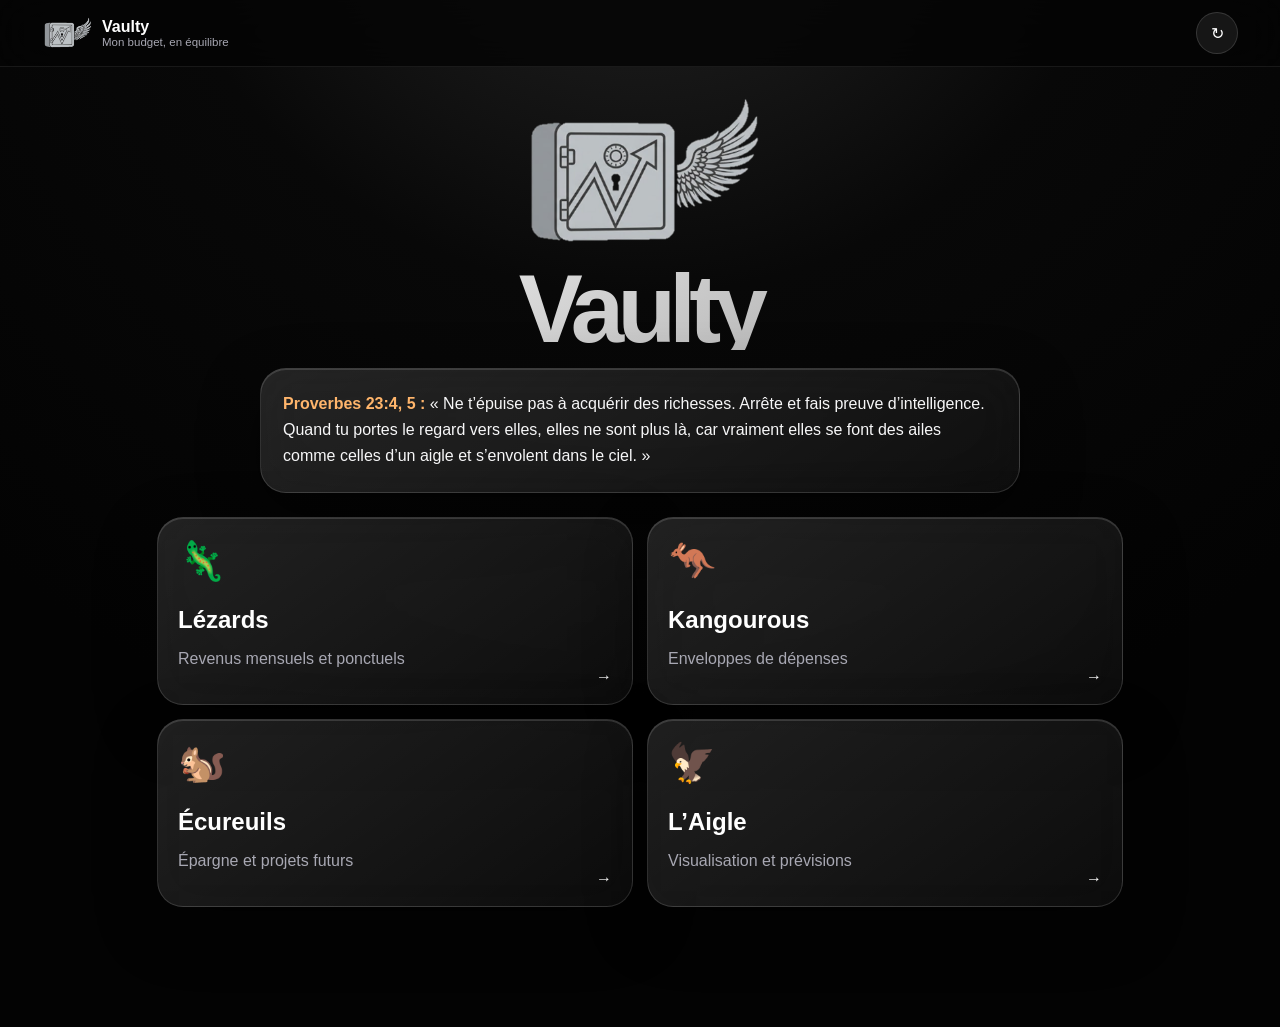
==== index.html @ f8d9c84f "Add files via upload" ====
<!doctype html><html lang="fr"><head><meta charset="UTF-8"><meta name="viewport" content="width=device-width,initial-scale=1,viewport-fit=cover"><meta name="theme-color" content="#040404"><title>Vaulty · Vaulty</title><style>
:root{color-scheme:dark;--bg:#040404;--panel:rgba(255,255,255,.075);--line:rgba(255,255,255,.14);--text:#f7f7f8;--muted:#a8a8b3;--green:#76f5b5;--purple:#b9a4ff;--orange:#ffb56b;--danger:#ff7b88;--radius:26px}*{box-sizing:border-box}html{background:#040404}body{margin:0;min-height:100vh;background:radial-gradient(circle at 50% -20%,#292929,#080808 36%,#030303 72%);color:var(--text);font-family:Inter,-apple-system,BlinkMacSystemFont,"Segoe UI",sans-serif}button,input,select,textarea{font:inherit}.top{position:sticky;top:0;z-index:20;display:flex;align-items:center;justify-content:space-between;padding:12px clamp(14px,4vw,42px);background:rgba(4,4,4,.82);backdrop-filter:blur(24px);border-bottom:1px solid rgba(255,255,255,.08)}.brand{display:flex;align-items:center;gap:10px;text-decoration:none;color:#fff}.brand img{width:50px;height:42px;object-fit:contain}.brand span{display:grid}.brand small{color:var(--muted);font-size:.72rem}.home-link{border:1px solid var(--line);background:var(--panel);color:#fff;border-radius:50%;width:42px;height:42px;cursor:pointer}.shell{width:min(1050px,100%);margin:auto;padding:28px clamp(16px,4vw,42px) 120px}.glass{background:linear-gradient(145deg,rgba(255,255,255,.12),rgba(255,255,255,.04));border:1px solid var(--line);backdrop-filter:blur(24px);box-shadow:0 20px 60px rgba(0,0,0,.48),inset 0 1px rgba(255,255,255,.14);border-radius:var(--radius)}.hero{text-align:center;display:grid;gap:18px}.hero img{width:min(245px,58vw);margin:auto}.hero h1{font-size:clamp(3rem,10vw,6rem);line-height:.85;letter-spacing:-.07em;margin:0;background:linear-gradient(145deg,#fff,#999);-webkit-background-clip:text;color:transparent}.quote{max-width:760px;margin:0 auto;padding:22px;text-align:left;line-height:1.65}.quote strong{color:var(--orange)}.menu{display:grid;grid-template-columns:repeat(2,1fr);gap:14px;margin-top:24px}.menu a{min-height:160px;padding:20px;text-decoration:none;color:#fff;text-align:left;position:relative}.menu i{font-style:normal;font-size:2.4rem}.menu h2{margin:22px 0 5px}.menu p,.muted{color:var(--muted)}.menu a:after{content:'→';position:absolute;right:20px;bottom:18px}.head h1{font-size:clamp(2.25rem,7vw,4rem);letter-spacing:-.05em;margin:4px 0}.head p{margin:0 0 24px;color:var(--muted)}.eyebrow{color:var(--green);text-transform:uppercase;letter-spacing:.15em;font-weight:700;font-size:.75rem}.stats{display:grid;grid-template-columns:repeat(3,1fr);gap:12px;margin:18px 0}.stat{padding:18px}.stat span{display:block;color:var(--muted);font-size:.78rem;margin-bottom:8px}.stat strong{font-size:1.22rem}.list{display:grid;gap:12px}.item{padding:18px;display:grid;grid-template-columns:1fr auto;gap:14px;align-items:center}.item h3{margin:0 0 5px}.item p,.item small{margin:0;color:var(--muted)}.right{text-align:right}.positive{color:var(--green)}.negative{color:var(--danger)}.badge{display:inline-flex;padding:5px 9px;margin-top:8px;border-radius:999px;background:rgba(255,255,255,.09);font-size:.72rem}.progress{height:8px;background:rgba(255,255,255,.07);border-radius:999px;margin-top:12px;overflow:hidden}.progress span{display:block;height:100%;background:linear-gradient(90deg,var(--purple),#77c7ff)}.empty{text-align:center;padding:40px 18px}.form{padding:22px}.grid{display:grid;grid-template-columns:repeat(2,1fr);gap:14px}.field{display:grid;gap:7px}.full{grid-column:1/-1}.field label{font-size:.78rem;color:#ddd}.field input,.field select,.field textarea{width:100%;border:1px solid var(--line);background:rgba(0,0,0,.35);color:#fff;border-radius:15px;padding:13px}.field textarea{min-height:85px}.actions{display:flex;justify-content:flex-end;gap:9px;margin-top:18px;flex-wrap:wrap}.primary,.secondary,.danger,.export{border-radius:15px;padding:12px 16px;font-weight:700;cursor:pointer}.primary{border:0;background:#f4f4f5;color:#050505}.secondary{border:1px solid var(--line);background:var(--panel);color:#fff}.danger{border:1px solid rgba(255,123,136,.35);background:rgba(255,123,136,.1);color:var(--danger)}.export{border:1px solid rgba(118,245,181,.35);background:rgba(118,245,181,.1);color:var(--green)}.mini{border:1px solid var(--line);background:rgba(255,255,255,.06);color:var(--muted);border-radius:10px;padding:7px 9px;cursor:pointer}.bottom{position:fixed;z-index:30;left:50%;bottom:14px;transform:translateX(-50%);width:min(94%,540px);display:flex;gap:8px;padding:8px;background:rgba(30,30,32,.68);border:1px solid rgba(255,255,255,.18);border-radius:23px;backdrop-filter:blur(28px);box-shadow:0 18px 60px #000}.bottom button{flex:1;border:0;border-radius:16px;background:transparent;color:var(--muted);padding:12px 8px;cursor:pointer}.bottom button.active{background:rgba(255,255,255,.14);color:#fff}.hidden{display:none!important}.filters{padding:18px;margin-bottom:15px;display:flex;gap:9px;flex-wrap:wrap}.chip{border:1px solid var(--line);color:var(--muted);background:rgba(255,255,255,.05);border-radius:999px;padding:9px 12px;cursor:pointer}.chip.active{background:var(--green);color:#050505}.chart{padding:18px;min-height:250px;display:flex;align-items:end;gap:8px;overflow:auto}.barwrap{min-width:46px;flex:1;height:200px;display:grid;grid-template-rows:1fr auto;align-items:end;gap:8px}.bar{min-height:5px;border-radius:10px 10px 4px 4px;background:linear-gradient(var(--purple),#7057db)}.bar.orange{background:linear-gradient(var(--orange),#a85b20)}.bar.green{background:linear-gradient(var(--green),#278761)}.barwrap small{text-align:center;color:var(--muted);font-size:.67rem}.preview{text-align:center;padding:24px}.preview h2{font-size:2rem}.file-label{display:inline-flex;cursor:pointer}.file-label input{display:none}.toast{position:fixed;z-index:60;top:83px;left:50%;transform:translate(-50%,-15px);opacity:0;background:#f4f4f5;color:#050505;padding:10px 15px;border-radius:999px;font-weight:700;transition:.2s}.toast.show{opacity:1;transform:translate(-50%,0)}
@media(max-width:700px){.menu,.stats,.grid{grid-template-columns:1fr}.full{grid-column:auto}.item{grid-template-columns:1fr}.right{text-align:left}.shell{padding-top:20px}.brand img{width:44px}}
</style></head><body data-page="home"><header class="top"><a class="brand" href="index.html"><img src="[data-uri]" alt="Logo Vaulty"><span><strong>Vaulty</strong><small>Mon budget, en équilibre</small></span></a><button id="reset" class="home-link" title="Effacer les données">↻</button></header><main class="shell"><section class="hero"><img src="[data-uri]" alt="Logo Vaulty"><h1>Vaulty</h1><blockquote class="quote glass"><strong>Proverbes 23:4, 5 :</strong> « Ne t’épuise pas à acquérir des richesses. Arrête et fais preuve d’intelligence. Quand tu portes le regard vers elles, elles ne sont plus là, car vraiment elles se font des ailes comme celles d’un aigle et s’envolent dans le ciel. »</blockquote></section><section class="menu"><a class="glass" href="lezards.html"><i>🦎</i><h2>Lézards</h2><p>Revenus mensuels et ponctuels</p></a><a class="glass" href="kangourous.html"><i>🦘</i><h2>Kangourous</h2><p>Enveloppes de dépenses</p></a><a class="glass" href="ecureuils.html"><i>🐿️</i><h2>Écureuils</h2><p>Épargne et projets futurs</p></a><a class="glass" href="aigle.html"><i>🦅</i><h2>L’Aigle</h2><p>Visualisation et prévisions</p></a></section></main><div id="toast" class="toast"></div><script>
const KEY='vaulty-data-v2';
const EMPTY={monthlyIncome:0,incomes:[],kangaroos:[],squirrels:[]};
let data=load();let tab='list';let filters=new Set(['lizards','kangaroos','squirrels']);
const app=document.getElementById('app'),nav=document.getElementById('nav'),page=document.body.dataset.page;
function clone(x){return JSON.parse(JSON.stringify(x))}function load(){try{const x=JSON.parse(localStorage.getItem(KEY));return x&&typeof x==='object'?Object.assign(clone(EMPTY),x):clone(EMPTY)}catch{return clone(EMPTY)}}
function save(msg='Enregistré'){localStorage.setItem(KEY,JSON.stringify(data));render();toast(msg)}
function toast(msg){const t=document.getElementById('toast');t.textContent=msg;t.classList.add('show');setTimeout(()=>t.classList.remove('show'),1700)}
const money=v=>new Intl.NumberFormat('fr-FR',{style:'currency',currency:'EUR'}).format(Number(v)||0),sum=(a,f=x=>x)=>a.reduce((t,x)=>t+Number(f(x)||0),0),uid=()=>crypto.randomUUID?crypto.randomUUID():Date.now()+'-'+Math.random(),esc=v=>String(v??'').replace(/[&<>"']/g,c=>({'&':'&amp;','<':'&lt;','>':'&gt;','"':'&quot;',"'":'&#39;'}[c])),fd=f=>Object.fromEntries(new FormData(f).entries());
function empty(){return '<div class="empty glass"><h3>Aucune donnée</h3><p class="muted">Commence avec le bouton +.</p></div>'}function head(h,p){return `<header class="head"><span class="eyebrow">Vaulty</span><h1>${h}</h1><p>${p}</p></header>`}
function setNav(items){if(!nav)return;nav.innerHTML=items.map(x=>`<button data-tab="${x[0]}" class="${tab===x[0]?'active':''}">${x[1]} ${x[2]}</button>`).join('');nav.querySelectorAll('button').forEach(b=>b.onclick=()=>{tab=b.dataset.tab;render()})}
function render(){if(page==='home')return; if(page==='lizards')renderLizards();if(page==='kangaroos')renderKangaroos();if(page==='squirrels')renderSquirrels();if(page==='eagle')renderEagle();bind()}
function renderLizards(){setNav([['list','☷','Liste'],['add','＋','Ajouter']]);if(tab==='add'){app.innerHTML=head('Nouveau Lézard','Une entrée mensuelle ou ponctuelle')+`<form id="incomeForm" class="form glass"><div class="grid"><div class="field"><label>Type</label><select name="type"><option>Mensuel</option><option>Ponctuel</option></select></div><div class="field"><label>Catégorie</label><select name="category">${['Salaire','Épargne','Cadeau','Prime','Remboursement','Variation','Autre'].map(x=>`<option>${x}</option>`).join('')}</select></div><div class="field full"><label>Désignation</label><input required name="name"></div><div class="field"><label>Somme (€)</label><input required name="amount" type="number" min="0" step=".01"></div><div class="field"><label>Date</label><input required name="date" type="date" value="${new Date().toISOString().slice(0,10)}"></div></div><div class="actions"><button class="primary">Enregistrer</button></div></form>`;return}const total=sum(data.incomes,x=>x.amount);app.innerHTML=head('Mes Lézards','Les revenus qui alimentent Vaulty')+`<div class="stats"><div class="stat glass"><span>Revenu mensuel</span><strong>${money(data.monthlyIncome)}</strong></div><div class="stat glass"><span>Revenus enregistrés</span><strong>${money(total)}</strong></div><div class="stat glass"><span>Entrées</span><strong>${data.incomes.length}</strong></div></div><div class="list">${data.incomes.map(x=>`<article class="item glass"><div><h3>${esc(x.name)}</h3><p>${esc(x.category)} · ${esc(x.date)}</p><span class="badge">${esc(x.type)}</span></div><div class="right"><strong class="positive">+ ${money(x.amount)}</strong><br><button class="mini del" data-kind="income" data-id="${x.id}">Supprimer</button></div></article>`).join('')||empty()}</div>`}
function renderKangaroos(){setNav([['list','☷','Liste'],['add','＋','Ajouter']]);if(tab==='add'){app.innerHTML=head('Nouveau Kangourou','Une enveloppe de dépenses')+`<form id="kangForm" class="form glass"><div class="grid"><div class="field"><label>Nom</label><input required name="name"></div><div class="field"><label>Catégorie</label><input required name="category"></div><div class="field full"><label>Description</label><textarea name="description"></textarea></div><div class="field"><label>Budget mensuel (€)</label><input required name="budget" type="number" min="0" step=".01"></div></div><div class="actions"><button class="primary">Créer</button></div></form>`;return}app.innerHTML=head('Mes Kangourous','Les enveloppes de dépenses')+`<div class="stats"><div class="stat glass"><span>Budget total</span><strong>${money(sum(data.kangaroos,k=>k.budget))}</strong></div><div class="stat glass"><span>Dépensé</span><strong>${money(sum(data.kangaroos,k=>sum(k.expenses,e=>e.amount)))}</strong></div><div class="stat glass"><span>Enveloppes</span><strong>${data.kangaroos.length}</strong></div></div><div class="list">${data.kangaroos.map(k=>{const spent=sum(k.expenses,e=>e.amount);return `<article class="item glass"><div><h3>🦘 ${esc(k.name)}</h3><p>${esc(k.description)}</p><span class="badge">${esc(k.category)}</span><div class="progress"><span style="width:${Math.min(100,spent/Math.max(1,k.budget)*100)}%"></span></div><small>${money(spent)} sur ${money(k.budget)}</small></div><div class="right"><strong>${money(k.budget-spent)}</strong><p>restants</p><button class="mini expense" data-id="${k.id}">+ Dépense</button> <button class="mini del" data-kind="kangaroo" data-id="${k.id}">Supprimer</button></div></article>`}).join('')||empty()}</div>`}
function renderSquirrels(){setNav([['list','☷','Liste'],['add','＋','Ajouter']]);if(tab==='add'){app.innerHTML=head('Nouvel Écureuil','Un projet sans crédit')+`<form id="squirrelForm" class="form glass"><div class="grid"><div class="field"><label>Nom</label><input required name="name"></div><div class="field"><label>Montant visé (€)</label><input required name="target" type="number" min="0" step=".01"></div><div class="field full"><label>Description</label><textarea name="description"></textarea></div><div class="field"><label>Déblocage</label><select name="unlockMode"><option value="date">À une date</option><option value="target">Quand la somme est atteinte</option></select></div><div class="field"><label>Date de départ</label><input name="unlockDate" type="date"></div><div class="field"><label>Somme initiale (€)</label><input name="saved" value="0" type="number" min="0" step=".01"></div><div class="field"><label>Catégories, séparées par virgules</label><input name="categories"></div></div><div class="actions"><button class="primary">Créer</button></div></form>`;return}app.innerHTML=head('Mes Écureuils','Les projets financés progressivement')+`<div class="stats"><div class="stat glass"><span>Mis de côté</span><strong>${money(sum(data.squirrels,s=>s.saved))}</strong></div><div class="stat glass"><span>Objectifs</span><strong>${money(sum(data.squirrels,s=>s.target))}</strong></div><div class="stat glass"><span>Projets</span><strong>${data.squirrels.length}</strong></div></div><div class="list">${data.squirrels.map(s=>`<article class="item glass"><div><h3>🐿️ ${esc(s.name)}</h3><p>${esc(s.description)}</p><span class="badge">${s.unlockMode==='date'?(s.unlockDate||'Date non définie'):'À l’objectif'}</span><div class="progress"><span style="width:${Math.min(100,s.saved/Math.max(1,s.target)*100)}%"></span></div><small>${money(s.saved)} sur ${money(s.target)}</small></div><div class="right"><strong>${money(s.saved)}</strong><p>disponibles</p><button class="mini funds" data-id="${s.id}">+ Fonds</button> <button class="mini transfer" data-id="${s.id}">Transférer</button> <button class="mini del" data-kind="squirrel" data-id="${s.id}">Supprimer</button></div></article>`).join('')||empty()}</div>`}
function renderEagle(){setNav([['visual','◉','Visualisation'],['preview','◇','Prévisualisation'],['euro','€','Euro']]);if(tab==='preview')return preview();if(tab==='euro')return euro();visual()}
function visual(){const out=sum(data.kangaroos,k=>sum(k.expenses,e=>e.periodic?e.amount:0)),saving=sum(data.squirrels,s=>Math.max(0,s.target-s.saved))/12,series=[];if(filters.has('lizards'))series.push(['Lézards',data.monthlyIncome,'']);if(filters.has('kangaroos'))series.push(['Kangourous',out,'orange']);if(filters.has('squirrels'))series.push(['Écureuils',saving,'green']);const max=Math.max(1,...series.map(x=>x[1]));app.innerHTML=head('Visualisation','Les filtres modifient réellement le graphique')+`<div class="filters glass"><button class="chip ${filters.size===3?'active':''}" data-filter="all">Tout</button>${[['lizards','Lézards'],['kangaroos','Kangourous'],['squirrels','Écureuils']].map(x=>`<button class="chip ${filters.has(x[0])?'active':''}" data-filter="${x[0]}">${x[1]}</button>`).join('')}</div><div class="stats"><div class="stat glass"><span>Revenu mensuel</span><strong>${money(data.monthlyIncome)}</strong></div><div class="stat glass"><span>Dépenses périodiques</span><strong>${money(out)}</strong></div><div class="stat glass"><span>Marge estimée</span><strong>${money(data.monthlyIncome-out-saving)}</strong></div></div><div class="chart glass">${series.length?series.flatMap(x=>['M1','M2','M3'].map(m=>`<div class="barwrap"><div class="bar ${x[2]}" style="height:${Math.max(5,x[1]/max*100)}%"></div><small>${m}<br>${x[0].slice(0,3)}</small></div>`)).join(''):'<p class="muted">Sélectionne au moins une donnée.</p>'}</div>`}
function preview(){const costs=sum(data.kangaroos,k=>k.budget),future=sum(data.squirrels,s=>Math.max(0,s.target-s.saved)),saved=sum(data.squirrels,s=>s.saved),diff=data.monthlyIncome+saved-costs-future;app.innerHTML=head('Prévisualisation','Faisabilité, export et transfert des données')+`<div class="stats"><div class="stat glass"><span>Revenu mensuel</span><strong>${money(data.monthlyIncome)}</strong></div><div class="stat glass"><span>Kangourous</span><strong>${money(costs)}</strong></div><div class="stat glass"><span>Écureuils à compléter</span><strong>${money(future)}</strong></div></div><section class="preview glass"><h2>${diff>=0?'Plan faisable':'Plan à ajuster'}</h2><p>${diff>=0?`Marge : ${money(diff)}`:`Manque : ${money(Math.abs(diff))}`}</p><div class="actions"><button class="export" id="xlsx">⇩ Export XLSX</button><button class="secondary" id="jsonExport">⇩ Sauvegarde JSON</button><label class="secondary file-label">⇧ Importer JSON<input id="jsonImport" type="file" accept="application/json,.json"></label></div><p class="muted">Le JSON permet de transférer et restaurer toutes les données sur un autre appareil. L’import remplace les données Vaulty présentes sur cet appareil.</p></section>`}
function euro(){app.innerHTML=head('Convertisseur Euro','Convertis un prix en temps de travail')+`<form id="euroForm" class="form glass"><div class="grid"><div class="field"><label>Revenu mensuel (€)</label><input required name="income" type="number" min=".01" step=".01" value="${data.monthlyIncome||''}"></div><div class="field"><label>Jours travaillés par mois</label><input required name="days" type="number" min="1" value="21"></div><div class="field full"><label>Prix (€)</label><input required name="price" type="number" min="0" step=".01"></div></div><div class="actions"><button class="primary">Convertir</button></div><div id="euroResult"></div></form>`}
function bind(){document.querySelectorAll('[data-filter]').forEach(b=>b.onclick=()=>{const x=b.dataset.filter;if(x==='all')filters=new Set(['lizards','kangaroos','squirrels']);else filters.has(x)?filters.delete(x):filters.add(x);render()});const f=document.getElementById('incomeForm');if(f)f.onsubmit=e=>{e.preventDefault();const x=fd(f);x.id=uid();x.amount=+x.amount;if(x.type==='Mensuel')data.monthlyIncome=x.amount;data.incomes.unshift(x);tab='list';save('Lézard ajouté')};const k=document.getElementById('kangForm');if(k)k.onsubmit=e=>{e.preventDefault();const x=fd(k);x.id=uid();x.budget=+x.budget;x.expenses=[];data.kangaroos.unshift(x);tab='list';save('Kangourou créé')};const s=document.getElementById('squirrelForm');if(s)s.onsubmit=e=>{e.preventDefault();const x=fd(s);x.id=uid();x.target=+x.target;x.saved=+x.saved;x.categories=x.categories.split(',').map(v=>v.trim()).filter(Boolean);x.expenses=[];data.squirrels.unshift(x);tab='list';save('Écureuil créé')};document.querySelectorAll('.del').forEach(b=>b.onclick=()=>{if(!confirm('Supprimer ?'))return;const m={income:'incomes',kangaroo:'kangaroos',squirrel:'squirrels'};data[m[b.dataset.kind]]=data[m[b.dataset.kind]].filter(x=>x.id!==b.dataset.id);save('Supprimé')});document.querySelectorAll('.expense').forEach(b=>b.onclick=()=>{const k=data.kangaroos.find(x=>x.id===b.dataset.id),description=prompt('Description de la dépense :');if(!description)return;const amount=+prompt('Montant (€) :');if(!(amount>0))return;const category=prompt('Catégorie :')||k.category;const periodic=confirm('Dépense périodique ?');k.expenses.push({id:uid(),description,amount,category,periodic,startDate:new Date().toISOString().slice(0,10)});save('Dépense ajoutée')});document.querySelectorAll('.funds').forEach(b=>b.onclick=()=>{const s=data.squirrels.find(x=>x.id===b.dataset.id),a=+prompt('Montant à ajouter (€) :');if(a>0){s.saved+=a;save('Fonds ajoutés')}});document.querySelectorAll('.transfer').forEach(b=>b.onclick=()=>{const from=data.squirrels.find(x=>x.id===b.dataset.id),others=data.squirrels.filter(x=>x.id!==from.id);if(!others.length)return toast('Crée un deuxième Écureuil');const name=prompt('Destination : '+others.map(x=>x.name).join(', ')),to=others.find(x=>x.name.toLowerCase()===String(name).toLowerCase()),a=+prompt('Montant (€) :');if(to&&a>0&&a<=from.saved){from.saved-=a;to.saved+=a;save('Transfert réalisé')}else toast('Transfert invalide')});const ef=document.getElementById('euroForm');if(ef)ef.onsubmit=e=>{e.preventDefault();const x=fd(ef),days=+x.price/(+x.income/+x.days);document.getElementById('euroResult').innerHTML=`<h2>${days.toFixed(1)} jours de travail</h2><p class="muted">Environ ${(days/5).toFixed(1)} semaine(s) de 5 jours.</p>`};const xb=document.getElementById('xlsx');if(xb)xb.onclick=exportXlsx;const jb=document.getElementById('jsonExport');if(jb)jb.onclick=exportJson;const ji=document.getElementById('jsonImport');if(ji)ji.onchange=importJson}
function download(blob,name){const a=document.createElement('a');a.href=URL.createObjectURL(blob);a.download=name;a.click();setTimeout(()=>URL.revokeObjectURL(a.href),1000)}
function exportJson(){download(new Blob([JSON.stringify({format:'vaulty-backup',version:2,exportedAt:new Date().toISOString(),data},null,2)],{type:'application/json'}),`Vaulty-sauvegarde-${new Date().toISOString().slice(0,10)}.json`);toast('Sauvegarde créée')}
async function importJson(e){const file=e.target.files[0];if(!file)return;try{const parsed=JSON.parse(await file.text()),incoming=parsed.format==='vaulty-backup'?parsed.data:parsed;if(!incoming||!Array.isArray(incoming.incomes)||!Array.isArray(incoming.kangaroos)||!Array.isArray(incoming.squirrels))throw Error();if(!confirm('Remplacer toutes les données Vaulty par cette sauvegarde ?'))return;data=Object.assign(clone(EMPTY),incoming);localStorage.setItem(KEY,JSON.stringify(data));render();toast('Sauvegarde importée')}catch{alert('Fichier de sauvegarde Vaulty invalide.')}}
function crc32(s){let c=0xffffffff;for(let i=0;i<s.length;i++){c^=s[i];for(let j=0;j<8;j++)c=(c>>>1)^((c&1)?0xedb88320:0)}return(c^0xffffffff)>>>0}function u16(n){return [n&255,n>>>8&255]}function u32(n){return [n&255,n>>>8&255,n>>>16&255,n>>>24&255]}function zipStore(files){const enc=new TextEncoder(),locals=[],centrals=[];let offset=0;for(const [name,text] of Object.entries(files)){const n=enc.encode(name),d=enc.encode(text),crc=crc32(d),local=new Uint8Array([...u32(0x04034b50),...u16(20),...u16(0),...u16(0),...u16(0),...u16(0),...u32(crc),...u32(d.length),...u32(d.length),...u16(n.length),...u16(0),...n,...d]);locals.push(local);centrals.push(new Uint8Array([...u32(0x02014b50),...u16(20),...u16(20),...u16(0),...u16(0),...u16(0),...u16(0),...u32(crc),...u32(d.length),...u32(d.length),...u16(n.length),...u16(0),...u16(0),...u16(0),...u16(0),...u32(0),...u32(offset),...n]));offset+=local.length}const centralSize=centrals.reduce((t,x)=>t+x.length,0),end=new Uint8Array([...u32(0x06054b50),...u16(0),...u16(0),...u16(centrals.length),...u16(centrals.length),...u32(centralSize),...u32(offset),...u16(0)]);return new Blob([...locals,...centrals,end],{type:'application/vnd.openxmlformats-officedocument.spreadsheetml.sheet'})}
function xml(v){return esc(v)}function sheet(rows){let out='<?xml version="1.0" encoding="UTF-8" standalone="yes"?><worksheet xmlns="http://schemas.openxmlformats.org/spreadsheetml/2006/main"><sheetData>';rows.forEach((r,ri)=>{out+=`<row r="${ri+1}">`;r.forEach((v,ci)=>{const col=String.fromCharCode(65+ci),num=typeof v==='number'&&isFinite(v);out+=num?`<c r="${col}${ri+1}"><v>${v}</v></c>`:`<c r="${col}${ri+1}" t="inlineStr"><is><t>${xml(v)}</t></is></c>`});out+='</row>'});return out+'</sheetData></worksheet>'}
function exportXlsx(){const sheets=[['Synthèse',[['Indicateur','Valeur'],['Revenu mensuel',data.monthlyIncome],['Total Lézards',sum(data.incomes,x=>x.amount)],['Budget Kangourous',sum(data.kangaroos,x=>x.budget)],['Mis de côté',sum(data.squirrels,x=>x.saved)]]],['Lézards',[['ID','Type','Catégorie','Désignation','Montant EUR','Date'],...data.incomes.map(x=>[x.id,x.type,x.category,x.name,x.amount,x.date])]],['Kangourous',[['ID','Nom','Description','Catégorie','Budget EUR'],...data.kangaroos.map(x=>[x.id,x.name,x.description,x.category,x.budget])]],['Dépenses',[['Kangourou','Catégorie','Description','Montant EUR','Périodique','Date'],...data.kangaroos.flatMap(k=>k.expenses.map(e=>[k.name,e.category,e.description,e.amount,e.periodic?'Oui':'Non',e.startDate]))]],['Écureuils',[['ID','Nom','Description','Déblocage','Date','Objectif EUR','Épargné EUR'],...data.squirrels.map(x=>[x.id,x.name,x.description,x.unlockMode,x.unlockDate,x.target,x.saved])]]];const files={'[Content_Types].xml':'<?xml version="1.0" encoding="UTF-8"?><Types xmlns="http://schemas.openxmlformats.org/package/2006/content-types"><Default Extension="rels" ContentType="application/vnd.openxmlformats-package.relationships+xml"/><Default Extension="xml" ContentType="application/xml"/><Override PartName="/xl/workbook.xml" ContentType="application/vnd.openxmlformats-officedocument.spreadsheetml.sheet.main+xml"/>'+sheets.map((_,i)=>`<Override PartName="/xl/worksheets/sheet${i+1}.xml" ContentType="application/vnd.openxmlformats-officedocument.spreadsheetml.worksheet+xml"/>`).join('')+'</Types>','_rels/.rels':'<?xml version="1.0" encoding="UTF-8"?><Relationships xmlns="http://schemas.openxmlformats.org/package/2006/relationships"><Relationship Id="rId1" Type="http://schemas.openxmlformats.org/officeDocument/2006/relationships/officeDocument" Target="xl/workbook.xml"/></Relationships>','xl/workbook.xml':'<?xml version="1.0" encoding="UTF-8"?><workbook xmlns="http://schemas.openxmlformats.org/spreadsheetml/2006/main" xmlns:r="http://schemas.openxmlformats.org/officeDocument/2006/relationships"><sheets>'+sheets.map((x,i)=>`<sheet name="${xml(x[0]).slice(0,31)}" sheetId="${i+1}" r:id="rId${i+1}"/>`).join('')+'</sheets></workbook>','xl/_rels/workbook.xml.rels':'<?xml version="1.0" encoding="UTF-8"?><Relationships xmlns="http://schemas.openxmlformats.org/package/2006/relationships">'+sheets.map((_,i)=>`<Relationship Id="rId${i+1}" Type="http://schemas.openxmlformats.org/officeDocument/2006/relationships/worksheet" Target="worksheets/sheet${i+1}.xml"/>`).join('')+'</Relationships>'};sheets.forEach((x,i)=>files[`xl/worksheets/sheet${i+1}.xml`]=sheet(x[1]));download(zipStore(files),`Vaulty-export-${new Date().toISOString().slice(0,10)}.xlsx`);toast('Export XLSX créé')}
if(document.getElementById('reset'))document.getElementById('reset').onclick=()=>{if(confirm('Effacer toutes les données Vaulty de cet appareil ?')){data=clone(EMPTY);localStorage.removeItem(KEY);render();toast('Données effacées')}};render();
</script></body></html>
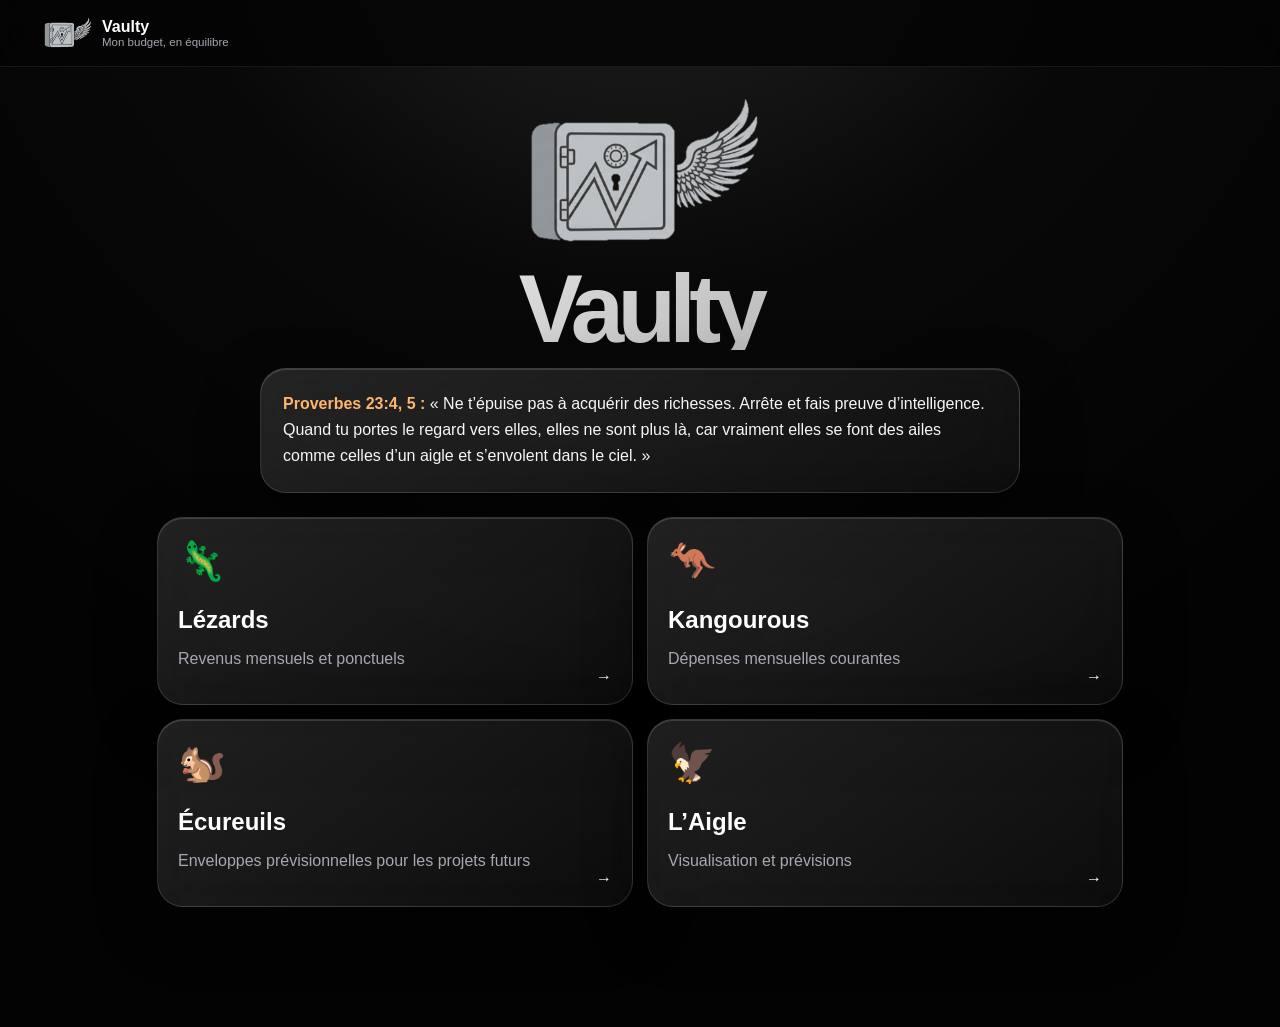
==== commit 281fb46a: "Add files via upload" ====
--- a/index.html
+++ b/index.html
@@ -1,7 +1,7 @@
 <!doctype html><html lang="fr"><head><meta charset="UTF-8"><meta name="viewport" content="width=device-width,initial-scale=1,viewport-fit=cover"><meta name="theme-color" content="#040404"><title>Vaulty · Vaulty</title><style>
 :root{color-scheme:dark;--bg:#040404;--panel:rgba(255,255,255,.075);--line:rgba(255,255,255,.14);--text:#f7f7f8;--muted:#a8a8b3;--green:#76f5b5;--purple:#b9a4ff;--orange:#ffb56b;--danger:#ff7b88;--radius:26px}*{box-sizing:border-box}html{background:#040404}body{margin:0;min-height:100vh;background:radial-gradient(circle at 50% -20%,#292929,#080808 36%,#030303 72%);color:var(--text);font-family:Inter,-apple-system,BlinkMacSystemFont,"Segoe UI",sans-serif}button,input,select,textarea{font:inherit}.top{position:sticky;top:0;z-index:20;display:flex;align-items:center;justify-content:space-between;padding:12px clamp(14px,4vw,42px);background:rgba(4,4,4,.82);backdrop-filter:blur(24px);border-bottom:1px solid rgba(255,255,255,.08)}.brand{display:flex;align-items:center;gap:10px;text-decoration:none;color:#fff}.brand img{width:50px;height:42px;object-fit:contain}.brand span{display:grid}.brand small{color:var(--muted);font-size:.72rem}.home-link{border:1px solid var(--line);background:var(--panel);color:#fff;border-radius:50%;width:42px;height:42px;cursor:pointer}.shell{width:min(1050px,100%);margin:auto;padding:28px clamp(16px,4vw,42px) 120px}.glass{background:linear-gradient(145deg,rgba(255,255,255,.12),rgba(255,255,255,.04));border:1px solid var(--line);backdrop-filter:blur(24px);box-shadow:0 20px 60px rgba(0,0,0,.48),inset 0 1px rgba(255,255,255,.14);border-radius:var(--radius)}.hero{text-align:center;display:grid;gap:18px}.hero img{width:min(245px,58vw);margin:auto}.hero h1{font-size:clamp(3rem,10vw,6rem);line-height:.85;letter-spacing:-.07em;margin:0;background:linear-gradient(145deg,#fff,#999);-webkit-background-clip:text;color:transparent}.quote{max-width:760px;margin:0 auto;padding:22px;text-align:left;line-height:1.65}.quote strong{color:var(--orange)}.menu{display:grid;grid-template-columns:repeat(2,1fr);gap:14px;margin-top:24px}.menu a{min-height:160px;padding:20px;text-decoration:none;color:#fff;text-align:left;position:relative}.menu i{font-style:normal;font-size:2.4rem}.menu h2{margin:22px 0 5px}.menu p,.muted{color:var(--muted)}.menu a:after{content:'→';position:absolute;right:20px;bottom:18px}.head h1{font-size:clamp(2.25rem,7vw,4rem);letter-spacing:-.05em;margin:4px 0}.head p{margin:0 0 24px;color:var(--muted)}.eyebrow{color:var(--green);text-transform:uppercase;letter-spacing:.15em;font-weight:700;font-size:.75rem}.stats{display:grid;grid-template-columns:repeat(3,1fr);gap:12px;margin:18px 0}.stat{padding:18px}.stat span{display:block;color:var(--muted);font-size:.78rem;margin-bottom:8px}.stat strong{font-size:1.22rem}.list{display:grid;gap:12px}.item{padding:18px;display:grid;grid-template-columns:1fr auto;gap:14px;align-items:center}.item h3{margin:0 0 5px}.item p,.item small{margin:0;color:var(--muted)}.right{text-align:right}.positive{color:var(--green)}.negative{color:var(--danger)}.badge{display:inline-flex;padding:5px 9px;margin-top:8px;border-radius:999px;background:rgba(255,255,255,.09);font-size:.72rem}.progress{height:8px;background:rgba(255,255,255,.07);border-radius:999px;margin-top:12px;overflow:hidden}.progress span{display:block;height:100%;background:linear-gradient(90deg,var(--purple),#77c7ff)}.empty{text-align:center;padding:40px 18px}.form{padding:22px}.grid{display:grid;grid-template-columns:repeat(2,1fr);gap:14px}.field{display:grid;gap:7px}.full{grid-column:1/-1}.field label{font-size:.78rem;color:#ddd}.field input,.field select,.field textarea{width:100%;border:1px solid var(--line);background:rgba(0,0,0,.35);color:#fff;border-radius:15px;padding:13px}.field textarea{min-height:85px}.actions{display:flex;justify-content:flex-end;gap:9px;margin-top:18px;flex-wrap:wrap}.primary,.secondary,.danger,.export{border-radius:15px;padding:12px 16px;font-weight:700;cursor:pointer}.primary{border:0;background:#f4f4f5;color:#050505}.secondary{border:1px solid var(--line);background:var(--panel);color:#fff}.danger{border:1px solid rgba(255,123,136,.35);background:rgba(255,123,136,.1);color:var(--danger)}.export{border:1px solid rgba(118,245,181,.35);background:rgba(118,245,181,.1);color:var(--green)}.mini{border:1px solid var(--line);background:rgba(255,255,255,.06);color:var(--muted);border-radius:10px;padding:7px 9px;cursor:pointer}.bottom{position:fixed;z-index:30;left:50%;bottom:14px;transform:translateX(-50%);width:min(94%,540px);display:flex;gap:8px;padding:8px;background:rgba(30,30,32,.68);border:1px solid rgba(255,255,255,.18);border-radius:23px;backdrop-filter:blur(28px);box-shadow:0 18px 60px #000}.bottom button{flex:1;border:0;border-radius:16px;background:transparent;color:var(--muted);padding:12px 8px;cursor:pointer}.bottom button.active{background:rgba(255,255,255,.14);color:#fff}.hidden{display:none!important}.filters{padding:18px;margin-bottom:15px;display:flex;gap:9px;flex-wrap:wrap}.chip{border:1px solid var(--line);color:var(--muted);background:rgba(255,255,255,.05);border-radius:999px;padding:9px 12px;cursor:pointer}.chip.active{background:var(--green);color:#050505}.chart{padding:18px;min-height:250px;display:flex;align-items:end;gap:8px;overflow:auto}.barwrap{min-width:46px;flex:1;height:200px;display:grid;grid-template-rows:1fr auto;align-items:end;gap:8px}.bar{min-height:5px;border-radius:10px 10px 4px 4px;background:linear-gradient(var(--purple),#7057db)}.bar.orange{background:linear-gradient(var(--orange),#a85b20)}.bar.green{background:linear-gradient(var(--green),#278761)}.barwrap small{text-align:center;color:var(--muted);font-size:.67rem}.preview{text-align:center;padding:24px}.preview h2{font-size:2rem}.file-label{display:inline-flex;cursor:pointer}.file-label input{display:none}.toast{position:fixed;z-index:60;top:83px;left:50%;transform:translate(-50%,-15px);opacity:0;background:#f4f4f5;color:#050505;padding:10px 15px;border-radius:999px;font-weight:700;transition:.2s}.toast.show{opacity:1;transform:translate(-50%,0)}
 @media(max-width:700px){.menu,.stats,.grid{grid-template-columns:1fr}.full{grid-column:auto}.item{grid-template-columns:1fr}.right{text-align:left}.shell{padding-top:20px}.brand img{width:44px}}
-</style></head><body data-page="home"><header class="top"><a class="brand" href="index.html"><img src="[data-uri]" alt="Logo Vaulty"><span><strong>Vaulty</strong><small>Mon budget, en équilibre</small></span></a><button id="reset" class="home-link" title="Effacer les données">↻</button></header><main class="shell"><section class="hero"><img src="[data-uri]" alt="Logo Vaulty"><h1>Vaulty</h1><blockquote class="quote glass"><strong>Proverbes 23:4, 5 :</strong> « Ne t’épuise pas à acquérir des richesses. Arrête et fais preuve d’intelligence. Quand tu portes le regard vers elles, elles ne sont plus là, car vraiment elles se font des ailes comme celles d’un aigle et s’envolent dans le ciel. »</blockquote></section><section class="menu"><a class="glass" href="lezards.html"><i>🦎</i><h2>Lézards</h2><p>Revenus mensuels et ponctuels</p></a><a class="glass" href="kangourous.html"><i>🦘</i><h2>Kangourous</h2><p>Enveloppes de dépenses</p></a><a class="glass" href="ecureuils.html"><i>🐿️</i><h2>Écureuils</h2><p>Épargne et projets futurs</p></a><a class="glass" href="aigle.html"><i>🦅</i><h2>L’Aigle</h2><p>Visualisation et prévisions</p></a></section></main><div id="toast" class="toast"></div><script>
+.detail-link{display:inline-block;text-decoration:none}.form h2{margin-top:0}h2{margin-top:28px}</style></head><body data-page="home"><header class="top"><a class="brand" href="index.html"><img src="[data-uri]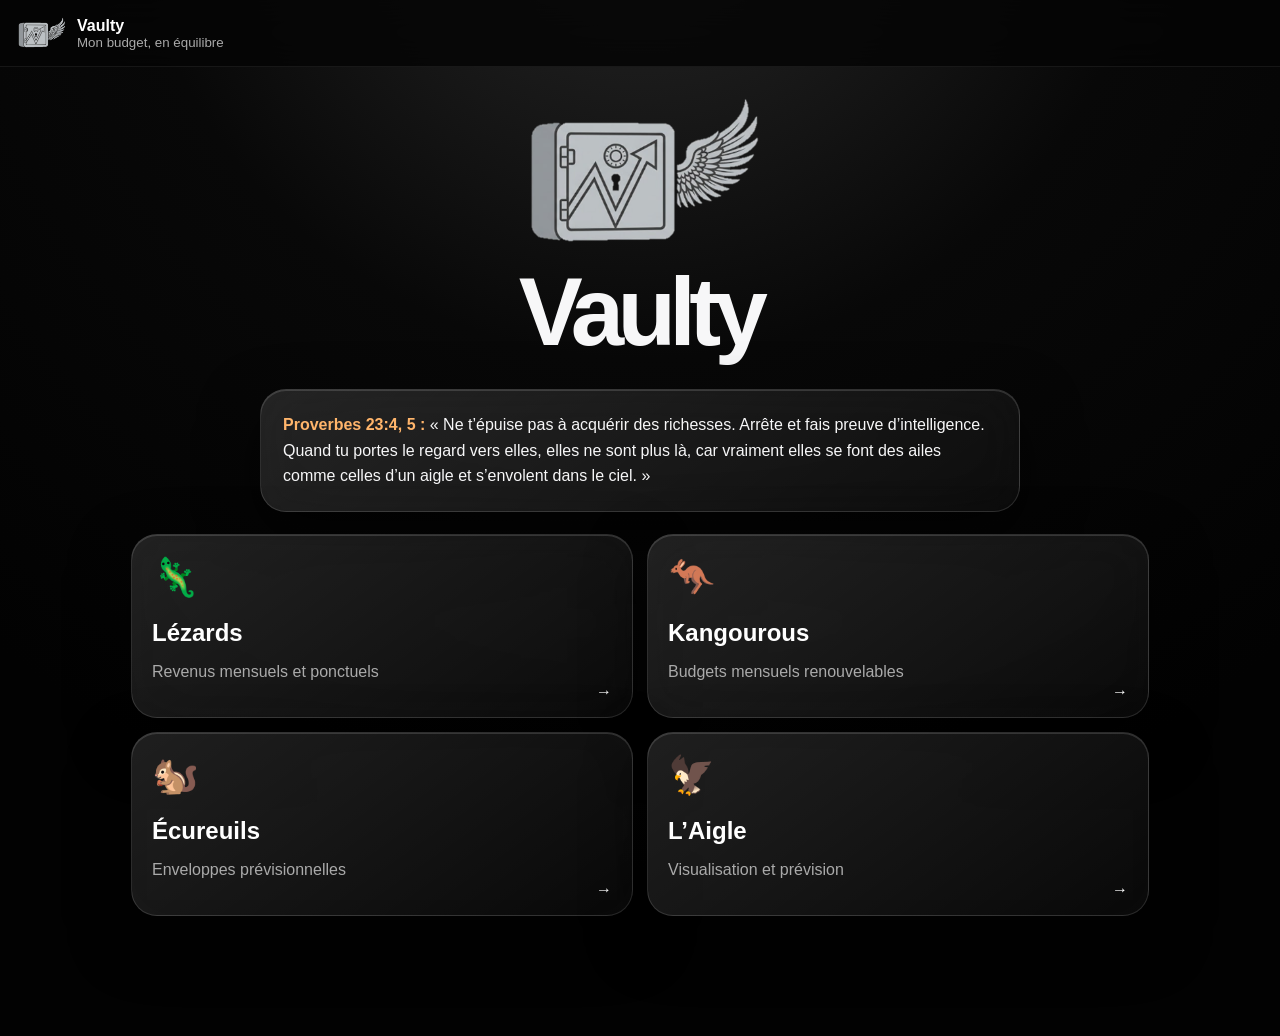
==== commit 9776f5c5: "Add files via upload" ====
--- a/index.html
+++ b/index.html
@@ -1,34 +1,7 @@
-<!doctype html><html lang="fr"><head><meta charset="UTF-8"><meta name="viewport" content="width=device-width,initial-scale=1,viewport-fit=cover"><meta name="theme-color" content="#040404"><title>Vaulty · Vaulty</title><style>
-:root{color-scheme:dark;--bg:#040404;--panel:rgba(255,255,255,.075);--line:rgba(255,255,255,.14);--text:#f7f7f8;--muted:#a8a8b3;--green:#76f5b5;--purple:#b9a4ff;--orange:#ffb56b;--danger:#ff7b88;--radius:26px}*{box-sizing:border-box}html{background:#040404}body{margin:0;min-height:100vh;background:radial-gradient(circle at 50% -20%,#292929,#080808 36%,#030303 72%);color:var(--text);font-family:Inter,-apple-system,BlinkMacSystemFont,"Segoe UI",sans-serif}button,input,select,textarea{font:inherit}.top{position:sticky;top:0;z-index:20;display:flex;align-items:center;justify-content:space-between;padding:12px clamp(14px,4vw,42px);background:rgba(4,4,4,.82);backdrop-filter:blur(24px);border-bottom:1px solid rgba(255,255,255,.08)}.brand{display:flex;align-items:center;gap:10px;text-decoration:none;color:#fff}.brand img{width:50px;height:42px;object-fit:contain}.brand span{display:grid}.brand small{color:var(--muted);font-size:.72rem}.home-link{border:1px solid var(--line);background:var(--panel);color:#fff;border-radius:50%;width:42px;height:42px;cursor:pointer}.shell{width:min(1050px,100%);margin:auto;padding:28px clamp(16px,4vw,42px) 120px}.glass{background:linear-gradient(145deg,rgba(255,255,255,.12),rgba(255,255,255,.04));border:1px solid var(--line);backdrop-filter:blur(24px);box-shadow:0 20px 60px rgba(0,0,0,.48),inset 0 1px rgba(255,255,255,.14);border-radius:var(--radius)}.hero{text-align:center;display:grid;gap:18px}.hero img{width:min(245px,58vw);margin:auto}.hero h1{font-size:clamp(3rem,10vw,6rem);line-height:.85;letter-spacing:-.07em;margin:0;background:linear-gradient(145deg,#fff,#999);-webkit-background-clip:text;color:transparent}.quote{max-width:760px;margin:0 auto;padding:22px;text-align:left;line-height:1.65}.quote strong{color:var(--orange)}.menu{display:grid;grid-template-columns:repeat(2,1fr);gap:14px;margin-top:24px}.menu a{min-height:160px;padding:20px;text-decoration:none;color:#fff;text-align:left;position:relative}.menu i{font-style:normal;font-size:2.4rem}.menu h2{margin:22px 0 5px}.menu p,.muted{color:var(--muted)}.menu a:after{content:'→';position:absolute;right:20px;bottom:18px}.head h1{font-size:clamp(2.25rem,7vw,4rem);letter-spacing:-.05em;margin:4px 0}.head p{margin:0 0 24px;color:var(--muted)}.eyebrow{color:var(--green);text-transform:uppercase;letter-spacing:.15em;font-weight:700;font-size:.75rem}.stats{display:grid;grid-template-columns:repeat(3,1fr);gap:12px;margin:18px 0}.stat{padding:18px}.stat span{display:block;color:var(--muted);font-size:.78rem;margin-bottom:8px}.stat strong{font-size:1.22rem}.list{display:grid;gap:12px}.item{padding:18px;display:grid;grid-template-columns:1fr auto;gap:14px;align-items:center}.item h3{margin:0 0 5px}.item p,.item small{margin:0;color:var(--muted)}.right{text-align:right}.positive{color:var(--green)}.negative{color:var(--danger)}.badge{display:inline-flex;padding:5px 9px;margin-top:8px;border-radius:999px;background:rgba(255,255,255,.09);font-size:.72rem}.progress{height:8px;background:rgba(255,255,255,.07);border-radius:999px;margin-top:12px;overflow:hidden}.progress span{display:block;height:100%;background:linear-gradient(90deg,var(--purple),#77c7ff)}.empty{text-align:center;padding:40px 18px}.form{padding:22px}.grid{display:grid;grid-template-columns:repeat(2,1fr);gap:14px}.field{display:grid;gap:7px}.full{grid-column:1/-1}.field label{font-size:.78rem;color:#ddd}.field input,.field select,.field textarea{width:100%;border:1px solid var(--line);background:rgba(0,0,0,.35);color:#fff;border-radius:15px;padding:13px}.field textarea{min-height:85px}.actions{display:flex;justify-content:flex-end;gap:9px;margin-top:18px;flex-wrap:wrap}.primary,.secondary,.danger,.export{border-radius:15px;padding:12px 16px;font-weight:700;cursor:pointer}.primary{border:0;background:#f4f4f5;color:#050505}.secondary{border:1px solid var(--line);background:var(--panel);color:#fff}.danger{border:1px solid rgba(255,123,136,.35);background:rgba(255,123,136,.1);color:var(--danger)}.export{border:1px solid rgba(118,245,181,.35);background:rgba(118,245,181,.1);color:var(--green)}.mini{border:1px solid var(--line);background:rgba(255,255,255,.06);color:var(--muted);border-radius:10px;padding:7px 9px;cursor:pointer}.bottom{position:fixed;z-index:30;left:50%;bottom:14px;transform:translateX(-50%);width:min(94%,540px);display:flex;gap:8px;padding:8px;background:rgba(30,30,32,.68);border:1px solid rgba(255,255,255,.18);border-radius:23px;backdrop-filter:blur(28px);box-shadow:0 18px 60px #000}.bottom button{flex:1;border:0;border-radius:16px;background:transparent;color:var(--muted);padding:12px 8px;cursor:pointer}.bottom button.active{background:rgba(255,255,255,.14);color:#fff}.hidden{display:none!important}.filters{padding:18px;margin-bottom:15px;display:flex;gap:9px;flex-wrap:wrap}.chip{border:1px solid var(--line);color:var(--muted);background:rgba(255,255,255,.05);border-radius:999px;padding:9px 12px;cursor:pointer}.chip.active{background:var(--green);color:#050505}.chart{padding:18px;min-height:250px;display:flex;align-items:end;gap:8px;overflow:auto}.barwrap{min-width:46px;flex:1;height:200px;display:grid;grid-template-rows:1fr auto;align-items:end;gap:8px}.bar{min-height:5px;border-radius:10px 10px 4px 4px;background:linear-gradient(var(--purple),#7057db)}.bar.orange{background:linear-gradient(var(--orange),#a85b20)}.bar.green{background:linear-gradient(var(--green),#278761)}.barwrap small{text-align:center;color:var(--muted);font-size:.67rem}.preview{text-align:center;padding:24px}.preview h2{font-size:2rem}.file-label{display:inline-flex;cursor:pointer}.file-label input{display:none}.toast{position:fixed;z-index:60;top:83px;left:50%;transform:translate(-50%,-15px);opacity:0;background:#f4f4f5;color:#050505;padding:10px 15px;border-radius:999px;font-weight:700;transition:.2s}.toast.show{opacity:1;transform:translate(-50%,0)}
-@media(max-width:700px){.menu,.stats,.grid{grid-template-columns:1fr}.full{grid-column:auto}.item{grid-template-columns:1fr}.right{text-align:left}.shell{padding-top:20px}.brand img{width:44px}}
-.detail-link{display:inline-block;text-decoration:none}.form h2{margin-top:0}h2{margin-top:28px}</style></head><body data-page="home"><header class="top"><a class="brand" href="index.html"><img src="[data-uri]" alt="Logo Vaulty"><span><strong>Vaulty</strong><small>Mon budget, en équilibre</small></span></a></header><main class="shell"><section class="hero"><img src="[data-uri]" alt="Logo Vaulty"><h1>Vaulty</h1><blockquote class="quote glass"><strong>Proverbes 23:4, 5 :</strong> « Ne t’épuise pas à acquérir des richesses. Arrête et fais preuve d’intelligence. Quand tu portes le regard vers elles, elles ne sont plus là, car vraiment elles se font des ailes comme celles d’un aigle et s’envolent dans le ciel. »</blockquote></section><section class="menu"><a class="glass" href="lezards.html"><i>🦎</i><h2>Lézards</h2><p>Revenus mensuels et ponctuels</p></a><a class="glass" href="kangourous.html"><i>🦘</i><h2>Kangourous</h2><p>Dépenses mensuelles courantes</p></a><a class="glass" href="ecureuils.html"><i>🐿️</i><h2>Écureuils</h2><p>Enveloppes prévisionnelles pour les projets futurs</p></a><a class="glass" href="aigle.html"><i>🦅</i><h2>L’Aigle</h2><p>Visualisation et prévisions</p></a></section></main><div id="toast" class="toast"></div><script>
-const KEY='vaulty-data-v2';
-const EMPTY={monthlyIncome:0,incomes:[],kangaroos:[],squirrels:[]};
-let data=load();let tab='list';let filters=new Set(['lizards','kangaroos','squirrels']);
-const app=document.getElementById('app'),nav=document.getElementById('nav'),page=document.body.dataset.page;
-function clone(x){return JSON.parse(JSON.stringify(x))}function load(){try{const x=JSON.parse(localStorage.getItem(KEY));return x&&typeof x==='object'?Object.assign(clone(EMPTY),x):clone(EMPTY)}catch{return clone(EMPTY)}}
-function save(msg='Enregistré'){localStorage.setItem(KEY,JSON.stringify(data));render();toast(msg)}
-function toast(msg){const t=document.getElementById('toast');t.textContent=msg;t.classList.add('show');setTimeout(()=>t.classList.remove('show'),1700)}
-const money=v=>new Intl.NumberFormat('fr-FR',{style:'currency',currency:'EUR'}).format(Number(v)||0),sum=(a,f=x=>x)=>a.reduce((t,x)=>t+Number(f(x)||0),0),uid=()=>crypto.randomUUID?crypto.randomUUID():Date.now()+'-'+Math.random(),esc=v=>String(v??'').replace(/[&<>"']/g,c=>({'&':'&amp;','<':'&lt;','>':'&gt;','"':'&quot;',"'":'&#39;'}[c])),fd=f=>Object.fromEntries(new FormData(f).entries());
-function empty(){return '<div class="empty glass"><h3>Aucune donnée</h3><p class="muted">Commence avec le bouton +.</p></div>'}function head(h,p){return `<header class="head"><span class="eyebrow">Vaulty</span><h1>${h}</h1><p>${p}</p></header>`}
-function setNav(items){if(!nav)return;nav.innerHTML=items.map(x=>`<button data-tab="${x[0]}" class="${tab===x[0]?'active':''}">${x[1]} ${x[2]}</button>`).join('');nav.querySelectorAll('button').forEach(b=>b.onclick=()=>{tab=b.dataset.tab;render()})}
-function render(){if(page==='home')return; if(page==='lizards')renderLizards();if(page==='kangaroos')renderKangaroos();if(page==='squirrels')renderSquirrels();if(page==='kangaroo-detail')renderKangarooDetail();if(page==='squirrel-detail')renderSquirrelDetail();if(page==='eagle')renderEagle();bind()}
-function renderLizards(){setNav([['list','☷','Liste'],['add','＋','Ajouter']]);if(tab==='add'){app.innerHTML=head('Nouveau Lézard','Une entrée mensuelle ou ponctuelle')+`<form id="incomeForm" class="form glass"><div class="grid"><div class="field"><label>Type</label><select name="type"><option>Mensuel</option><option>Ponctuel</option></select></div><div class="field"><label>Catégorie</label><select name="category">${['Salaire','Épargne','Cadeau','Prime','Remboursement','Variation','Autre'].map(x=>`<option>${x}</option>`).join('')}</select></div><div class="field full"><label>Désignation</label><input required name="name"></div><div class="field"><label>Somme (€)</label><input required name="amount" type="number" min="0" step=".01"></div><div class="field"><label>Date</label><input required name="date" type="date" value="${new Date().toISOString().slice(0,10)}"></div></div><div class="actions"><button class="primary">Enregistrer</button></div></form>`;return}const total=sum(data.incomes,x=>x.amount);app.innerHTML=head('Mes Lézards','Les revenus qui alimentent Vaulty')+`<div class="stats"><div class="stat glass"><span>Revenu mensuel</span><strong>${money(data.monthlyIncome)}</strong></div><div class="stat glass"><span>Revenus enregistrés</span><strong>${money(total)}</strong></div><div class="stat glass"><span>Entrées</span><strong>${data.incomes.length}</strong></div></div><div class="list">${data.incomes.map(x=>`<article class="item glass"><div><h3>${esc(x.name)}</h3><p>${esc(x.category)} · ${esc(x.date)}</p><span class="badge">${esc(x.type)}</span></div><div class="right"><strong class="positive">+ ${money(x.amount)}</strong><br><button class="mini del" data-kind="income" data-id="${x.id}">Supprimer</button></div></article>`).join('')||empty()}</div>`}
-function renderKangaroos(){setNav([['list','☷','Liste'],['add','＋','Ajouter']]);if(tab==='add'){app.innerHTML=head('Nouveau Kangourou','Une enveloppe de dépenses')+`<form id="kangForm" class="form glass"><div class="grid"><div class="field"><label>Nom</label><input required name="name"></div><div class="field"><label>Catégorie</label><input required name="category"></div><div class="field full"><label>Description</label><textarea name="description"></textarea></div><div class="field"><label>Budget mensuel (€)</label><input required name="budget" type="number" min="0" step=".01"></div></div><div class="actions"><button class="primary">Créer</button></div></form>`;return}app.innerHTML=head('Mes Kangourous','Les enveloppes de dépenses')+`<div class="stats"><div class="stat glass"><span>Budget total</span><strong>${money(sum(data.kangaroos,k=>k.budget))}</strong></div><div class="stat glass"><span>Dépensé</span><strong>${money(sum(data.kangaroos,k=>sum(k.expenses,e=>e.amount)))}</strong></div><div class="stat glass"><span>Enveloppes</span><strong>${data.kangaroos.length}</strong></div></div><div class="list">${data.kangaroos.map(k=>{const spent=sum(k.expenses,e=>e.amount);return `<article class="item glass"><div><h3>🦘 ${esc(k.name)}</h3><p>${esc(k.description)}</p><span class="badge">${esc(k.category)}</span><div class="progress"><span style="width:${Math.min(100,spent/Math.max(1,k.budget)*100)}%"></span></div><small>${money(spent)} sur ${money(k.budget)}</small></div><div class="right"><strong>${money(k.budget-spent)}</strong><p>restants</p><a class="mini detail-link" href="kangourou-detail.html?id=${k.id}">Détail</a> <button class="mini del" data-kind="kangaroo" data-id="${k.id}">Supprimer</button></div></article>`}).join('')||empty()}</div>`}
-function renderSquirrels(){setNav([['list','☷','Liste'],['add','＋','Ajouter']]);if(tab==='add'){app.innerHTML=head('Nouvel Écureuil','Un projet sans crédit')+`<form id="squirrelForm" class="form glass"><div class="grid"><div class="field"><label>Nom</label><input required name="name"></div><div class="field"><label>Montant visé (€)</label><input required name="target" type="number" min="0" step=".01"></div><div class="field full"><label>Description</label><textarea name="description"></textarea></div><div class="field"><label>Déblocage</label><select name="unlockMode"><option value="date">À une date</option><option value="target">Quand la somme est atteinte</option></select></div><div class="field"><label>Date de départ</label><input name="unlockDate" type="date"></div><div class="field"><label>Somme initiale (€)</label><input name="saved" value="0" type="number" min="0" step=".01"></div><div class="field"><label>Catégories, séparées par virgules</label><input name="categories"></div></div><div class="actions"><button class="primary">Créer</button></div></form>`;return}app.innerHTML=head('Mes Écureuils','Les projets financés progressivement')+`<div class="stats"><div class="stat glass"><span>Mis de côté</span><strong>${money(sum(data.squirrels,s=>s.saved))}</strong></div><div class="stat glass"><span>Objectifs</span><strong>${money(sum(data.squirrels,s=>s.target))}</strong></div><div class="stat glass"><span>Projets</span><strong>${data.squirrels.length}</strong></div></div><div class="list">${data.squirrels.map(s=>`<article class="item glass"><div><h3>🐿️ ${esc(s.name)}</h3><p>${esc(s.description)}</p><span class="badge">${s.unlockMode==='date'?(s.unlockDate||'Date non définie'):'À l’objectif'}</span><div class="progress"><span style="width:${Math.min(100,s.saved/Math.max(1,s.target)*100)}%"></span></div><small>${money(s.saved)} sur ${money(s.target)}</small></div><div class="right"><strong>${money(s.saved)}</strong><p>disponibles</p><a class="mini detail-link" href="ecureuil-detail.html?id=${s.id}">Détail</a> <button class="mini transfer" data-id="${s.id}">Transférer</button> <button class="mini del" data-kind="squirrel" data-id="${s.id}">Supprimer</button></div></article>`).join('')||empty()}</div>`}
-
-function currentId(){return new URLSearchParams(location.search).get('id')}
-function renderKangarooDetail(){const id=currentId(),k=data.kangaroos.find(x=>x.id===id);setNav([['list','☷','Liste'],['add','＋','Ajouter']]);if(!k){app.innerHTML=head('Kangourou introuvable','Retourne à la liste des Kangourous')+'<a class="secondary" href="kangourous.html">Retour</a>';return}if(tab==='add'){app.innerHTML=head('Ajouter une dépense',k.name)+`<form id="expenseForm" class="form glass"><div class="grid"><div class="field"><label>Catégorie</label><input required name="category" value="${esc(k.category)}"></div><div class="field"><label>Description</label><input required name="description"></div><div class="field"><label>Montant (€)</label><input required name="amount" type="number" min="0.01" step=".01"></div><div class="field"><label>Date de début</label><input required name="startDate" type="date" value="${new Date().toISOString().slice(0,10)}"></div><div class="field full"><label><input name="periodic" type="checkbox"> Dépense périodique</label></div></div><div class="actions"><button class="primary">Ajouter la dépense</button></div></form>`;return}app.innerHTML=head('Détail du Kangourou',k.name)+`<form id="kangEdit" class="form glass"><h2>Paramètres de l’enveloppe</h2><div class="grid"><div class="field"><label>Nom</label><input required name="name" value="${esc(k.name)}"></div><div class="field"><label>Catégorie</label><input required name="category" value="${esc(k.category)}"></div><div class="field full"><label>Description</label><textarea name="description">${esc(k.description)}</textarea></div><div class="field"><label>Budget mensuel (€)</label><input required name="budget" type="number" min="0" step=".01" value="${k.budget}"></div></div><div class="actions"><button class="primary">Enregistrer les modifications</button><a class="secondary detail-link" href="kangourous.html">Retour aux Kangourous</a></div></form><h2>Dépenses enregistrées</h2><div class="list">${k.expenses.map(e=>`<article class="item glass"><div><h3>${esc(e.description)}</h3><p>${esc(e.category)} · ${esc(e.startDate||'')}</p><span class="badge">${e.periodic?'Périodique':'Ponctuelle'}</span></div><div class="right"><strong class="negative">${money(e.amount)}</strong><br><button class="mini expense-del" data-id="${e.id}">Supprimer</button></div></article>`).join('')||empty()}</div>`}
-function renderSquirrelDetail(){const id=currentId(),s=data.squirrels.find(x=>x.id===id);setNav([['list','☷','Liste'],['add','＋','Ajouter']]);if(!s){app.innerHTML=head('Écureuil introuvable','Retourne à la liste des Écureuils')+'<a class="secondary" href="ecureuils.html">Retour</a>';return}const unlocked=s.unlockMode==='target'?s.saved>=s.target:(s.unlockDate&&new Date()>=new Date(s.unlockDate+'T00:00:00'));if(tab==='add'){app.innerHTML=head('Mouvement de l’Écureuil',s.name)+`<form id="squirrelMove" class="form glass"><div class="grid"><div class="field"><label>Type de mouvement</label><select name="moveType" id="moveType"><option value="fund">Ajouter des fonds</option>${unlocked?'<option value="expense">Ajouter une dépense</option>':''}</select></div><div class="field"><label>Montant (€)</label><input required name="amount" type="number" min="0.01" step=".01"></div><div class="field full"><label>Description</label><input name="description" placeholder="Origine des fonds ou objet de la dépense"></div><div class="field"><label>Catégorie</label><input name="category" placeholder="Catégorie facultative"></div><div class="field"><label>Date</label><input required name="date" type="date" value="${new Date().toISOString().slice(0,10)}"></div></div>${!unlocked?'<p class="muted">Les dépenses seront disponibles lorsque la date ou la somme prévue sera atteinte.</p>':''}<div class="actions"><button class="primary">Enregistrer</button></div></form>`;return}app.innerHTML=head('Détail de l’Écureuil',s.name)+`<form id="squirrelEdit" class="form glass"><h2>Paramètres de l’enveloppe prévisionnelle</h2><div class="grid"><div class="field"><label>Nom</label><input required name="name" value="${esc(s.name)}"></div><div class="field"><label>Objectif (€)</label><input required name="target" type="number" min="0" step=".01" value="${s.target}"></div><div class="field full"><label>Description</label><textarea name="description">${esc(s.description)}</textarea></div><div class="field"><label>Déblocage</label><select name="unlockMode"><option value="date" ${s.unlockMode==='date'?'selected':''}>À une date</option><option value="target" ${s.unlockMode==='target'?'selected':''}>Quand la somme est atteinte</option></select></div><div class="field"><label>Date de départ</label><input name="unlockDate" type="date" value="${esc(s.unlockDate||'')}"></div><div class="field"><label>Fonds inscrits (€)</label><input required name="saved" type="number" min="0" step=".01" value="${s.saved}"></div><div class="field"><label>Catégories</label><input name="categories" value="${esc((s.categories||[]).join(', '))}"></div></div><div class="actions"><button class="primary">Enregistrer les modifications</button><a class="secondary detail-link" href="ecureuils.html">Retour aux Écureuils</a></div></form><div class="stats"><div class="stat glass"><span>État</span><strong>${unlocked?'Actif':'En préparation'}</strong></div><div class="stat glass"><span>Fonds</span><strong>${money(s.saved)}</strong></div><div class="stat glass"><span>Objectif</span><strong>${money(s.target)}</strong></div></div><h2>Dépenses enregistrées</h2><div class="list">${(s.expenses||[]).map(e=>`<article class="item glass"><div><h3>${esc(e.description||'Dépense')}</h3><p>${esc(e.category||'Sans catégorie')} · ${esc(e.date||'')}</p></div><div class="right"><strong class="negative">${money(e.amount)}</strong><br><button class="mini squirrel-expense-del" data-id="${e.id}">Supprimer</button></div></article>`).join('')||empty()}</div>`}
-function renderEagle(){setNav([['visual','◉','Visualisation'],['preview','◇','Prévisualisation'],['euro','€','Euro']]);if(tab==='preview')return preview();if(tab==='euro')return euro();visual()}
-function visual(){const out=sum(data.kangaroos,k=>sum(k.expenses,e=>e.periodic?e.amount:0)),saving=sum(data.squirrels,s=>Math.max(0,s.target-s.saved))/12,series=[];if(filters.has('lizards'))series.push(['Lézards',data.monthlyIncome,'']);if(filters.has('kangaroos'))series.push(['Kangourous',out,'orange']);if(filters.has('squirrels'))series.push(['Écureuils',saving,'green']);const max=Math.max(1,...series.map(x=>x[1]));app.innerHTML=head('Visualisation','Les filtres modifient réellement le graphique')+`<div class="filters glass"><button class="chip ${filters.size===3?'active':''}" data-filter="all">Tout</button>${[['lizards','Lézards'],['kangaroos','Kangourous'],['squirrels','Écureuils']].map(x=>`<button class="chip ${filters.has(x[0])?'active':''}" data-filter="${x[0]}">${x[1]}</button>`).join('')}</div><div class="stats"><div class="stat glass"><span>Revenu mensuel</span><strong>${money(data.monthlyIncome)}</strong></div><div class="stat glass"><span>Dépenses périodiques</span><strong>${money(out)}</strong></div><div class="stat glass"><span>Marge estimée</span><strong>${money(data.monthlyIncome-out-saving)}</strong></div></div><div class="chart glass">${series.length?series.flatMap(x=>['M1','M2','M3'].map(m=>`<div class="barwrap"><div class="bar ${x[2]}" style="height:${Math.max(5,x[1]/max*100)}%"></div><small>${m}<br>${x[0].slice(0,3)}</small></div>`)).join(''):'<p class="muted">Sélectionne au moins une donnée.</p>'}</div>`}
-function preview(){const costs=sum(data.kangaroos,k=>k.budget),future=sum(data.squirrels,s=>Math.max(0,s.target-s.saved)),saved=sum(data.squirrels,s=>s.saved),diff=data.monthlyIncome+saved-costs-future;app.innerHTML=head('Prévisualisation','Faisabilité, export et transfert des données')+`<div class="stats"><div class="stat glass"><span>Revenu mensuel</span><strong>${money(data.monthlyIncome)}</strong></div><div class="stat glass"><span>Kangourous</span><strong>${money(costs)}</strong></div><div class="stat glass"><span>Écureuils à compléter</span><strong>${money(future)}</strong></div></div><section class="preview glass"><h2>${diff>=0?'Plan faisable':'Plan à ajuster'}</h2><p>${diff>=0?`Marge : ${money(diff)}`:`Manque : ${money(Math.abs(diff))}`}</p><div class="actions"><button class="export" id="xlsx">⇩ Export XLSX</button><button class="secondary" id="jsonExport">⇩ Sauvegarde JSON</button><label class="secondary file-label">⇧ Importer JSON<input id="jsonImport" type="file" accept="application/json,.json"></label><button class="danger" id="resetData">Réinitialiser Vaulty</button></div><p class="muted">Le JSON permet de transférer et restaurer toutes les données sur un autre appareil. L’import remplace les données Vaulty présentes sur cet appareil.</p></section>`}
-function euro(){app.innerHTML=head('Convertisseur Euro','Convertis un prix en temps de travail')+`<form id="euroForm" class="form glass"><div class="grid"><div class="field"><label>Revenu mensuel (€)</label><input required name="income" type="number" min=".01" step=".01" value="${data.monthlyIncome||''}"></div><div class="field"><label>Jours travaillés par mois</label><input required name="days" type="number" min="1" value="21"></div><div class="field full"><label>Prix (€)</label><input required name="price" type="number" min="0" step=".01"></div></div><div class="actions"><button class="primary">Convertir</button></div><div id="euroResult"></div></form>`}
-function bind(){document.querySelectorAll('[data-filter]').forEach(b=>b.onclick=()=>{const x=b.dataset.filter;if(x==='all')filters=new Set(['lizards','kangaroos','squirrels']);else filters.has(x)?filters.delete(x):filters.add(x);render()});const f=document.getElementById('incomeForm');if(f)f.onsubmit=e=>{e.preventDefault();const x=fd(f);x.id=uid();x.amount=+x.amount;if(x.type==='Mensuel')data.monthlyIncome=x.amount;data.incomes.unshift(x);tab='list';save('Lézard ajouté')};const k=document.getElementById('kangForm');if(k)k.onsubmit=e=>{e.preventDefault();const x=fd(k);x.id=uid();x.budget=+x.budget;x.expenses=[];data.kangaroos.unshift(x);tab='list';save('Kangourou créé')};const s=document.getElementById('squirrelForm');if(s)s.onsubmit=e=>{e.preventDefault();const x=fd(s);x.id=uid();x.target=+x.target;x.saved=+x.saved;x.categories=x.categories.split(',').map(v=>v.trim()).filter(Boolean);x.expenses=[];data.squirrels.unshift(x);tab='list';save('Écureuil créé')};document.querySelectorAll('.del').forEach(b=>b.onclick=()=>{if(!confirm('Supprimer ?'))return;const m={income:'incomes',kangaroo:'kangaroos',squirrel:'squirrels'};data[m[b.dataset.kind]]=data[m[b.dataset.kind]].filter(x=>x.id!==b.dataset.id);save('Supprimé')});document.querySelectorAll('.expense').forEach(b=>b.onclick=()=>{const k=data.kangaroos.find(x=>x.id===b.dataset.id),description=prompt('Description de la dépense :');if(!description)return;const amount=+prompt('Montant (€) :');if(!(amount>0))return;const category=prompt('Catégorie :')||k.category;const periodic=confirm('Dépense périodique ?');k.expenses.push({id:uid(),description,amount,category,periodic,startDate:new Date().toISOString().slice(0,10)});save('Dépense ajoutée')});document.querySelectorAll('.funds').forEach(b=>b.onclick=()=>{const s=data.squirrels.find(x=>x.id===b.dataset.id),a=+prompt('Montant à ajouter (€) :');if(a>0){s.saved+=a;save('Fonds ajoutés')}});document.querySelectorAll('.transfer').forEach(b=>b.onclick=()=>{const from=data.squirrels.find(x=>x.id===b.dataset.id),others=data.squirrels.filter(x=>x.id!==from.id);if(!others.length)return toast('Crée un deuxième Écureuil');const name=prompt('Destination : '+others.map(x=>x.name).join(', ')),to=others.find(x=>x.name.toLowerCase()===String(name).toLowerCase()),a=+prompt('Montant (€) :');if(to&&a>0&&a<=from.saved){from.saved-=a;to.saved+=a;save('Transfert réalisé')}else toast('Transfert invalide')});const ke=document.getElementById('kangEdit');if(ke)ke.onsubmit=e=>{e.preventDefault();const k=data.kangaroos.find(x=>x.id===currentId()),x=fd(ke);k.name=x.name;k.category=x.category;k.description=x.description;k.budget=+x.budget;save('Kangourou modifié')};const ex=document.getElementById('expenseForm');if(ex)ex.onsubmit=e=>{e.preventDefault();const k=data.kangaroos.find(x=>x.id===currentId()),x=fd(ex);k.expenses.push({id:uid(),category:x.category,description:x.description,amount:+x.amount,startDate:x.startDate,periodic:x.periodic==='on'});tab='list';save('Dépense ajoutée')};document.querySelectorAll('.expense-del').forEach(b=>b.onclick=()=>{const k=data.kangaroos.find(x=>x.id===currentId());if(confirm('Supprimer cette dépense ?')){k.expenses=k.expenses.filter(x=>x.id!==b.dataset.id);save('Dépense supprimée')}});const se=document.getElementById('squirrelEdit');if(se)se.onsubmit=e=>{e.preventDefault();const s=data.squirrels.find(x=>x.id===currentId()),x=fd(se);s.name=x.name;s.target=+x.target;s.description=x.description;s.unlockMode=x.unlockMode;s.unlockDate=x.unlockDate;s.saved=+x.saved;s.categories=x.categories.split(',').map(v=>v.trim()).filter(Boolean);save('Écureuil modifié')};const sm=document.getElementById('squirrelMove');if(sm)sm.onsubmit=e=>{e.preventDefault();const s=data.squirrels.find(x=>x.id===currentId()),x=fd(sm),amount=+x.amount;if(x.moveType==='fund')s.saved+=amount;else{if(amount>s.saved)return toast('Fonds insuffisants');s.saved-=amount;(s.expenses||(s.expenses=[])).push({id:uid(),amount,description:x.description,category:x.category,date:x.date})}tab='list';save(x.moveType==='fund'?'Fonds ajoutés':'Dépense ajoutée')};document.querySelectorAll('.squirrel-expense-del').forEach(b=>b.onclick=()=>{const s=data.squirrels.find(x=>x.id===currentId()),e=s.expenses.find(x=>x.id===b.dataset.id);if(confirm('Supprimer cette dépense et remettre la somme dans les fonds ?')){s.saved+=Number(e.amount)||0;s.expenses=s.expenses.filter(x=>x.id!==b.dataset.id);save('Dépense supprimée')}});const ef=document.getElementById('euroForm');if(ef)ef.onsubmit=e=>{e.preventDefault();const x=fd(ef),days=+x.price/(+x.income/+x.days);document.getElementById('euroResult').innerHTML=`<h2>${days.toFixed(1)} jours de travail</h2><p class="muted">Environ ${(days/5).toFixed(1)} semaine(s) de 5 jours.</p>`};const xb=document.getElementById('xlsx');if(xb)xb.onclick=exportXlsx;const jb=document.getElementById('jsonExport');if(jb)jb.onclick=exportJson;const ji=document.getElementById('jsonImport');if(ji)ji.onchange=importJson;const rb=document.getElementById('resetData');if(rb)rb.onclick=resetVaulty}
-function download(blob,name){const a=document.createElement('a');a.href=URL.createObjectURL(blob);a.download=name;a.click();setTimeout(()=>URL.revokeObjectURL(a.href),1000)}
-function exportJson(){download(new Blob([JSON.stringify({format:'vaulty-backup',version:2,exportedAt:new Date().toISOString(),data},null,2)],{type:'application/json'}),`Vaulty-sauvegarde-${new Date().toISOString().slice(0,10)}.json`);toast('Sauvegarde créée')}
-async function importJson(e){const file=e.target.files[0];if(!file)return;try{const parsed=JSON.parse(await file.text()),incoming=parsed.format==='vaulty-backup'?parsed.data:parsed;if(!incoming||!Array.isArray(incoming.incomes)||!Array.isArray(incoming.kangaroos)||!Array.isArray(incoming.squirrels))throw Error();if(!confirm('Remplacer toutes les données Vaulty par cette sauvegarde ?'))return;data=Object.assign(clone(EMPTY),incoming);localStorage.setItem(KEY,JSON.stringify(data));render();toast('Sauvegarde importée')}catch{alert('Fichier de sauvegarde Vaulty invalide.')}}
-function crc32(s){let c=0xffffffff;for(let i=0;i<s.length;i++){c^=s[i];for(let j=0;j<8;j++)c=(c>>>1)^((c&1)?0xedb88320:0)}return(c^0xffffffff)>>>0}function u16(n){return [n&255,n>>>8&255]}function u32(n){return [n&255,n>>>8&255,n>>>16&255,n>>>24&255]}function zipStore(files){const enc=new TextEncoder(),locals=[],centrals=[];let offset=0;for(const [name,text] of Object.entries(files)){const n=enc.encode(name),d=enc.encode(text),crc=crc32(d),local=new Uint8Array([...u32(0x04034b50),...u16(20),...u16(0),...u16(0),...u16(0),...u16(0),...u32(crc),...u32(d.length),...u32(d.length),...u16(n.length),...u16(0),...n,...d]);locals.push(local);centrals.push(new Uint8Array([...u32(0x02014b50),...u16(20),...u16(20),...u16(0),...u16(0),...u16(0),...u16(0),...u32(crc),...u32(d.length),...u32(d.length),...u16(n.length),...u16(0),...u16(0),...u16(0),...u16(0),...u32(0),...u32(offset),...n]));offset+=local.length}const centralSize=centrals.reduce((t,x)=>t+x.length,0),end=new Uint8Array([...u32(0x06054b50),...u16(0),...u16(0),...u16(centrals.length),...u16(centrals.length),...u32(centralSize),...u32(offset),...u16(0)]);return new Blob([...locals,...centrals,end],{type:'application/vnd.openxmlformats-officedocument.spreadsheetml.sheet'})}
-function xml(v){return esc(v)}function sheet(rows){let out='<?xml version="1.0" encoding="UTF-8" standalone="yes"?><worksheet xmlns="http://schemas.openxmlformats.org/spreadsheetml/2006/main"><sheetData>';rows.forEach((r,ri)=>{out+=`<row r="${ri+1}">`;r.forEach((v,ci)=>{const col=String.fromCharCode(65+ci),num=typeof v==='number'&&isFinite(v);out+=num?`<c r="${col}${ri+1}"><v>${v}</v></c>`:`<c r="${col}${ri+1}" t="inlineStr"><is><t>${xml(v)}</t></is></c>`});out+='</row>'});return out+'</sheetData></worksheet>'}
-function exportXlsx(){const sheets=[['Synthèse',[['Indicateur','Valeur'],['Revenu mensuel',data.monthlyIncome],['Total Lézards',sum(data.incomes,x=>x.amount)],['Budget Kangourous',sum(data.kangaroos,x=>x.budget)],['Mis de côté',sum(data.squirrels,x=>x.saved)]]],['Lézards',[['ID','Type','Catégorie','Désignation','Montant EUR','Date'],...data.incomes.map(x=>[x.id,x.type,x.category,x.name,x.amount,x.date])]],['Kangourous',[['ID','Nom','Description','Catégorie','Budget EUR'],...data.kangaroos.map(x=>[x.id,x.name,x.description,x.category,x.budget])]],['Dépenses',[['Kangourou','Catégorie','Description','Montant EUR','Périodique','Date'],...data.kangaroos.flatMap(k=>k.expenses.map(e=>[k.name,e.category,e.description,e.amount,e.periodic?'Oui':'Non',e.startDate]))]],['Écureuils',[['ID','Nom','Description','Déblocage','Date','Objectif EUR','Épargné EUR'],...data.squirrels.map(x=>[x.id,x.name,x.description,x.unlockMode,x.unlockDate,x.target,x.saved])]]];const files={'[Content_Types].xml':'<?xml version="1.0" encoding="UTF-8"?><Types xmlns="http://schemas.openxmlformats.org/package/2006/content-types"><Default Extension="rels" ContentType="application/vnd.openxmlformats-package.relationships+xml"/><Default Extension="xml" ContentType="application/xml"/><Override PartName="/xl/workbook.xml" ContentType="application/vnd.openxmlformats-officedocument.spreadsheetml.sheet.main+xml"/>'+sheets.map((_,i)=>`<Override PartName="/xl/worksheets/sheet${i+1}.xml" ContentType="application/vnd.openxmlformats-officedocument.spreadsheetml.worksheet+xml"/>`).join('')+'</Types>','_rels/.rels':'<?xml version="1.0" encoding="UTF-8"?><Relationships xmlns="http://schemas.openxmlformats.org/package/2006/relationships"><Relationship Id="rId1" Type="http://schemas.openxmlformats.org/officeDocument/2006/relationships/officeDocument" Target="xl/workbook.xml"/></Relationships>','xl/workbook.xml':'<?xml version="1.0" encoding="UTF-8"?><workbook xmlns="http://schemas.openxmlformats.org/spreadsheetml/2006/main" xmlns:r="http://schemas.openxmlformats.org/officeDocument/2006/relationships"><sheets>'+sheets.map((x,i)=>`<sheet name="${xml(x[0]).slice(0,31)}" sheetId="${i+1}" r:id="rId${i+1}"/>`).join('')+'</sheets></workbook>','xl/_rels/workbook.xml.rels':'<?xml version="1.0" encoding="UTF-8"?><Relationships xmlns="http://schemas.openxmlformats.org/package/2006/relationships">'+sheets.map((_,i)=>`<Relationship Id="rId${i+1}" Type="http://schemas.openxmlformats.org/officeDocument/2006/relationships/worksheet" Target="worksheets/sheet${i+1}.xml"/>`).join('')+'</Relationships>'};sheets.forEach((x,i)=>files[`xl/worksheets/sheet${i+1}.xml`]=sheet(x[1]));download(zipStore(files),`Vaulty-export-${new Date().toISOString().slice(0,10)}.xlsx`);toast('Export XLSX créé')}
-function resetVaulty(){if(confirm('Effacer définitivement toutes les données Vaulty de cet appareil ?')){data=clone(EMPTY);localStorage.removeItem(KEY);render();toast('Données effacées')}};render();</script></body></html>+<!doctype html><html lang="fr"><head><meta charset="utf-8"><meta name="viewport" content="width=device-width,initial-scale=1"><title>Vaulty · Vaulty</title><style>*{box-sizing:border-box}:root{color-scheme:dark;--bg:#050505;--glass:#ffffff12;--line:#ffffff22;--txt:#f7f7f8;--mut:#aaa;--blue:#5ca8ff;--red:#ff5364;--green:#76f5b5}body{margin:0;min-height:100vh;background:radial-gradient(circle at 50% -15%,#2a2a2a,#080808 38%,#020202 76%);color:var(--txt);font-family:Inter,-apple-system,"Segoe UI",sans-serif}button,input,select,textarea{font:inherit}.top{position:sticky;top:0;z-index:10;padding:12px 16px;background:#050505dc;backdrop-filter:blur(24px);border-bottom:1px solid #ffffff12}.brand{display:flex;align-items:center;gap:11px;color:#fff;text-decoration:none}.brand img{width:50px;height:42px;object-fit:contain}.brand span{display:grid}.brand small,.muted{color:var(--mut)}.shell{width:min(1050px,100%);margin:auto;padding:28px 16px 120px}.glass{background:linear-gradient(145deg,#ffffff1f,#ffffff08);border:1px solid var(--line);border-radius:26px;backdrop-filter:blur(24px);box-shadow:0 22px 58px #0009,inset 0 1px #ffffff24}.hero{text-align:center}.hero>img{width:min(245px,58vw)}.hero h1{font-size:clamp(3rem,10vw,6rem);letter-spacing:-.07em;margin:3px}.quote{max-width:760px;margin:22px auto;padding:22px;text-align:left;line-height:1.6}.quote strong{color:#ffb56b}.menu{display:grid;grid-template-columns:repeat(2,1fr);gap:14px}.menu a{padding:20px;min-height:155px;text-decoration:none;color:#fff;position:relative}.menu i{font-style:normal;font-size:2.35rem}.menu h2{margin:20px 0 5px}.menu p{color:var(--mut)}.menu a:after{content:'→';position:absolute;right:20px;bottom:16px}.head .ey{color:var(--green);font-size:.72rem;letter-spacing:.15em;text-transform:uppercase;font-weight:700}.head h1{font-size:clamp(2.2rem,7vw,4rem);letter-spacing:-.05em;margin:4px 0}.head p{color:var(--mut);margin:0 0 22px}.stats{display:grid;grid-template-columns:repeat(3,1fr);gap:12px;margin:18px 0}.stat,.form{padding:20px}.stat span{display:block;color:var(--mut);font-size:.78rem}.stat strong{font-size:1.25rem}.list{display:grid;gap:12px}.item{padding:18px;display:grid;grid-template-columns:1fr auto;gap:12px;align-items:center}.item h3{margin:0 0 5px}.item p,.item small{margin:0;color:var(--mut)}.right{text-align:right}.negative{color:var(--red)!important}.positive{color:var(--green)}.badge{display:inline-flex;margin-top:7px;padding:5px 9px;border-radius:99px;background:#ffffff13;font-size:.72rem}.progress{height:10px;background:#ffffff12;border-radius:99px;margin:12px 0 5px;overflow:hidden;position:relative}.progress .fill{height:100%;background:linear-gradient(90deg,var(--blue),#7a6eff);border-radius:99px}.progress.over .fill{background:linear-gradient(90deg,var(--blue) 0 var(--limit),var(--red) var(--limit) 100%)}.progress .pace{position:absolute;top:-2px;bottom:-2px;width:2px;background:#fff;box-shadow:0 0 7px #fff;left:var(--pace)}.grid{display:grid;grid-template-columns:repeat(2,1fr);gap:14px}.field{display:grid;gap:7px}.full{grid-column:1/-1}.field input,.field select,.field textarea{width:100%;padding:13px;border:1px solid var(--line);border-radius:15px;background:#0007;color:#fff}.field textarea{min-height:85px}.actions{display:flex;justify-content:flex-end;gap:9px;flex-wrap:wrap;margin-top:18px}.primary,.secondary,.danger,.mini{padding:11px 15px;border-radius:14px;cursor:pointer}.primary{border:0;background:#f5f5f6;color:#050505;font-weight:700}.secondary,.mini{border:1px solid var(--line);background:#ffffff0c;color:#fff}.danger{border:1px solid #ff536466;background:#ff536418;color:var(--red)}.mini{padding:7px 9px;color:var(--mut);text-decoration:none;display:inline-block}.empty{text-align:center;padding:38px}.bottom{position:fixed;z-index:20;left:50%;bottom:14px;transform:translateX(-50%);width:min(94%,540px);display:flex;padding:7px;gap:7px;border:1px solid #ffffff2d;border-radius:24px;background:#202024b5;backdrop-filter:blur(28px);box-shadow:0 18px 55px #000}.bottom button{flex:1;border:0;border-radius:17px;background:transparent;color:var(--mut);padding:12px;cursor:pointer;transition:.28s cubic-bezier(.2,.8,.2,1)}.bottom button:active{transform:scale(.94)}.bottom button.active{color:#fff;background:#ffffff18;box-shadow:inset 0 1px #ffffff22,0 7px 22px #0005}.view{animation:in .38s cubic-bezier(.2,.8,.2,1)}@keyframes in{from{opacity:0;transform:translateY(12px) scale(.985);filter:blur(4px)}to{opacity:1;transform:none;filter:none}}.period{display:flex;gap:10px;align-items:center;justify-content:space-between;padding:15px;margin-bottom:14px}.period input{background:#0006;color:#fff;border:1px solid var(--line);border-radius:12px;padding:10px}.notice{padding:15px;border-left:3px solid var(--blue);margin:14px 0}.toast{position:fixed;z-index:50;top:80px;left:50%;transform:translate(-50%,-8px);opacity:0;background:#fff;color:#000;padding:10px 15px;border-radius:99px;transition:.2s}.toast.show{opacity:1;transform:translate(-50%,0)}@media(max-width:700px){.menu,.stats,.grid{grid-template-columns:1fr}.full{grid-column:auto}.item{grid-template-columns:1fr}.right{text-align:left}}</style></head><body data-page="home"><header class="top"><a class="brand" href="index.html"><img src="[data-uri]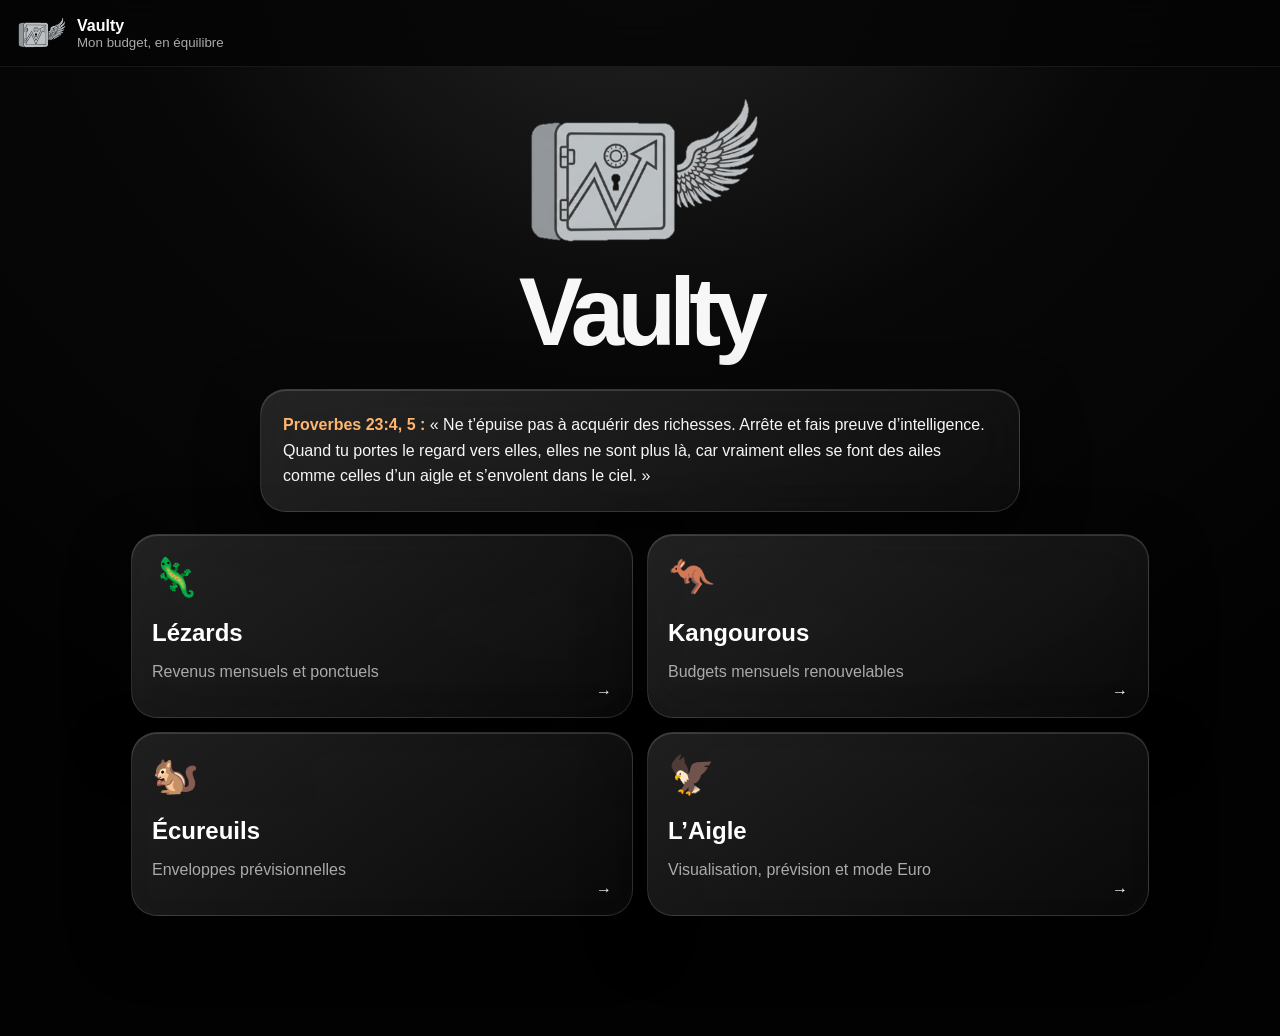
==== commit f4bbc02d: "Add files via upload" ====
--- a/index.html
+++ b/index.html
@@ -1,7 +1,7 @@
-<!doctype html><html lang="fr"><head><meta charset="utf-8"><meta name="viewport" content="width=device-width,initial-scale=1"><title>Vaulty · Vaulty</title><style>*{box-sizing:border-box}:root{color-scheme:dark;--bg:#050505;--glass:#ffffff12;--line:#ffffff22;--txt:#f7f7f8;--mut:#aaa;--blue:#5ca8ff;--red:#ff5364;--green:#76f5b5}body{margin:0;min-height:100vh;background:radial-gradient(circle at 50% -15%,#2a2a2a,#080808 38%,#020202 76%);color:var(--txt);font-family:Inter,-apple-system,"Segoe UI",sans-serif}button,input,select,textarea{font:inherit}.top{position:sticky;top:0;z-index:10;padding:12px 16px;background:#050505dc;backdrop-filter:blur(24px);border-bottom:1px solid #ffffff12}.brand{display:flex;align-items:center;gap:11px;color:#fff;text-decoration:none}.brand img{width:50px;height:42px;object-fit:contain}.brand span{display:grid}.brand small,.muted{color:var(--mut)}.shell{width:min(1050px,100%);margin:auto;padding:28px 16px 120px}.glass{background:linear-gradient(145deg,#ffffff1f,#ffffff08);border:1px solid var(--line);border-radius:26px;backdrop-filter:blur(24px);box-shadow:0 22px 58px #0009,inset 0 1px #ffffff24}.hero{text-align:center}.hero>img{width:min(245px,58vw)}.hero h1{font-size:clamp(3rem,10vw,6rem);letter-spacing:-.07em;margin:3px}.quote{max-width:760px;margin:22px auto;padding:22px;text-align:left;line-height:1.6}.quote strong{color:#ffb56b}.menu{display:grid;grid-template-columns:repeat(2,1fr);gap:14px}.menu a{padding:20px;min-height:155px;text-decoration:none;color:#fff;position:relative}.menu i{font-style:normal;font-size:2.35rem}.menu h2{margin:20px 0 5px}.menu p{color:var(--mut)}.menu a:after{content:'→';position:absolute;right:20px;bottom:16px}.head .ey{color:var(--green);font-size:.72rem;letter-spacing:.15em;text-transform:uppercase;font-weight:700}.head h1{font-size:clamp(2.2rem,7vw,4rem);letter-spacing:-.05em;margin:4px 0}.head p{color:var(--mut);margin:0 0 22px}.stats{display:grid;grid-template-columns:repeat(3,1fr);gap:12px;margin:18px 0}.stat,.form{padding:20px}.stat span{display:block;color:var(--mut);font-size:.78rem}.stat strong{font-size:1.25rem}.list{display:grid;gap:12px}.item{padding:18px;display:grid;grid-template-columns:1fr auto;gap:12px;align-items:center}.item h3{margin:0 0 5px}.item p,.item small{margin:0;color:var(--mut)}.right{text-align:right}.negative{color:var(--red)!important}.positive{color:var(--green)}.badge{display:inline-flex;margin-top:7px;padding:5px 9px;border-radius:99px;background:#ffffff13;font-size:.72rem}.progress{height:10px;background:#ffffff12;border-radius:99px;margin:12px 0 5px;overflow:hidden;position:relative}.progress .fill{height:100%;background:linear-gradient(90deg,var(--blue),#7a6eff);border-radius:99px}.progress.over .fill{background:linear-gradient(90deg,var(--blue) 0 var(--limit),var(--red) var(--limit) 100%)}.progress .pace{position:absolute;top:-2px;bottom:-2px;width:2px;background:#fff;box-shadow:0 0 7px #fff;left:var(--pace)}.grid{display:grid;grid-template-columns:repeat(2,1fr);gap:14px}.field{display:grid;gap:7px}.full{grid-column:1/-1}.field input,.field select,.field textarea{width:100%;padding:13px;border:1px solid var(--line);border-radius:15px;background:#0007;color:#fff}.field textarea{min-height:85px}.actions{display:flex;justify-content:flex-end;gap:9px;flex-wrap:wrap;margin-top:18px}.primary,.secondary,.danger,.mini{padding:11px 15px;border-radius:14px;cursor:pointer}.primary{border:0;background:#f5f5f6;color:#050505;font-weight:700}.secondary,.mini{border:1px solid var(--line);background:#ffffff0c;color:#fff}.danger{border:1px solid #ff536466;background:#ff536418;color:var(--red)}.mini{padding:7px 9px;color:var(--mut);text-decoration:none;display:inline-block}.empty{text-align:center;padding:38px}.bottom{position:fixed;z-index:20;left:50%;bottom:14px;transform:translateX(-50%);width:min(94%,540px);display:flex;padding:7px;gap:7px;border:1px solid #ffffff2d;border-radius:24px;background:#202024b5;backdrop-filter:blur(28px);box-shadow:0 18px 55px #000}.bottom button{flex:1;border:0;border-radius:17px;background:transparent;color:var(--mut);padding:12px;cursor:pointer;transition:.28s cubic-bezier(.2,.8,.2,1)}.bottom button:active{transform:scale(.94)}.bottom button.active{color:#fff;background:#ffffff18;box-shadow:inset 0 1px #ffffff22,0 7px 22px #0005}.view{animation:in .38s cubic-bezier(.2,.8,.2,1)}@keyframes in{from{opacity:0;transform:translateY(12px) scale(.985);filter:blur(4px)}to{opacity:1;transform:none;filter:none}}.period{display:flex;gap:10px;align-items:center;justify-content:space-between;padding:15px;margin-bottom:14px}.period input{background:#0006;color:#fff;border:1px solid var(--line);border-radius:12px;padding:10px}.notice{padding:15px;border-left:3px solid var(--blue);margin:14px 0}.toast{position:fixed;z-index:50;top:80px;left:50%;transform:translate(-50%,-8px);opacity:0;background:#fff;color:#000;padding:10px 15px;border-radius:99px;transition:.2s}.toast.show{opacity:1;transform:translate(-50%,0)}@media(max-width:700px){.menu,.stats,.grid{grid-template-columns:1fr}.full{grid-column:auto}.item{grid-template-columns:1fr}.right{text-align:left}}</style></head><body data-page="home"><header class="top"><a class="brand" href="index.html"><img src="[data-uri]"><span><strong>Vaulty</strong><small>Mon budget, en équilibre</small></span></a></header><main class="shell"><section class="hero"><img src="[data-uri]"><h1>Vaulty</h1><blockquote class="quote glass"><strong>Proverbes 23:4, 5 :</strong> « Ne t’épuise pas à acquérir des richesses. Arrête et fais preuve d’intelligence. Quand tu portes le regard vers elles, elles ne sont plus là, car vraiment elles se font des ailes comme celles d’un aigle et s’envolent dans le ciel. »</blockquote></section><section class="menu"><a class="glass" href="lezards.html"><i>🦎</i><h2>Lézards</h2><p>Revenus mensuels et ponctuels</p></a><a class="glass" href="kangourous.html"><i>🦘</i><h2>Kangourous</h2><p>Budgets mensuels renouvelables</p></a><a class="glass" href="ecureuils.html"><i>🐿️</i><h2>Écureuils</h2><p>Enveloppes prévisionnelles</p></a><a class="glass" href="aigle.html"><i>🦅</i><h2>L’Aigle</h2><p>Visualisation et prévision</p></a></section></main><div id="toast" class="toast"></div><script>const KEY='vaulty-data-v3',OLD='vaulty-data-v2',EMPTY={monthlyIncomeCents:0,incomes:[],kangaroos:[],squirrels:[]};let data=load(),tab='list';const page=document.body.dataset.page,app=document.querySelector('#app'),nav=document.querySelector('#nav');function clone(x){return JSON.parse(JSON.stringify(x))}function migrate(x){if(x.monthlyIncomeCents==null)x.monthlyIncomeCents=toC(x.monthlyIncome||0);for(const i of x.incomes||[])if(i.amountCents==null)i.amountCents=toC(i.amount||0);for(const k of x.kangaroos||[]){if(k.budgetCents==null)k.budgetCents=toC(k.budget||0);k.cycleDay=k.cycleDay||1;k.carryMode=k.carryMode||'reset';k.expenses=k.expenses||[];for(const e of k.expenses)if(e.amountCents==null)e.amountCents=toC(e.amount||0)}for(const s of x.squirrels||[]){if(s.targetCents==null)s.targetCents=toC(s.target||0);if(s.savedCents==null)s.savedCents=toC(s.saved||0);s.expenses=s.expenses||[];for(const e of s.expenses)if(e.amountCents==null)e.amountCents=toC(e.amount||0)}return Object.assign(clone(EMPTY),x)}function load(){try{let raw=localStorage.getItem(KEY)||localStorage.getItem(OLD);return raw?migrate(JSON.parse(raw)):clone(EMPTY)}catch{return clone(EMPTY)}}function persist(m='Enregistré'){localStorage.setItem(KEY,JSON.stringify(data));render();toast(m)}function toC(v){let s=String(v??'0').replace(',','.');return Math.round((Number(s)||0)*100)}function euros(c){return (Number(c)||0)/100}function money(c){return new Intl.NumberFormat('fr-FR',{style:'currency',currency:'EUR'}).format(euros(c))}function sum(a,f=x=>x){return a.reduce((t,x)=>t+(Number(f(x))||0),0)}const uid=()=>crypto.randomUUID?.()||Date.now()+'',esc=x=>String(x??'').replace(/[&<>"']/g,c=>({'&':'&amp;','<':'&lt;','>':'&gt;','"':'&quot;',"'":'&#39;'}[c])),fd=f=>Object.fromEntries(new FormData(f).entries());document.addEventListener('click',e=>{if(e.target.closest('button,a,label'))navigator.vibrate?.(12)},{capture:true});function toast(m){let t=document.querySelector('#toast');t.textContent=m;t.classList.add('show');setTimeout(()=>t.classList.remove('show'),1500)}function head(a,b){return `<header class="head"><span class="ey">Vaulty</span><h1>${a}</h1><p>${b}</p></header>`}function empty(){return '<div class="empty glass"><h3>Aucune donnée</h3><p class="muted">Utilise le bouton + pour commencer.</p></div>'}function setNav(x){nav.innerHTML=x.map(i=>`<button data-tab="${i[0]}" class="${tab===i[0]?'active':''}">${i[1]} ${i[2]}</button>`).join('');nav.querySelectorAll('button').forEach(b=>b.onclick=()=>{if(tab===b.dataset.tab)return;app.classList.remove('view');void app.offsetWidth;tab=b.dataset.tab;render()})}function monthKey(d=new Date()){return d.toISOString().slice(0,7)}function daysInMonth(k){let [y,m]=k.split('-').map(Number);return new Date(y,m,0).getDate()}function currentPace(k){if(k!==monthKey())return 100;return Math.min(100,new Date().getDate()/daysInMonth(k)*100)}function activePeriodic(e,k){let first=(e.startDate||'').slice(0,7),last=(e.endDate||'9999-12').slice(0,7);return e.periodic&&first<=k&&k<=last}function monthExpenses(kang,k){return kang.expenses.filter(e=>e.periodic?activePeriodic(e,k):(e.date||e.startDate||'').slice(0,7)===k)}function monthSpent(kang,k){return sum(monthExpenses(kang,k),e=>e.amountCents)}function bar(used,budget,pace){let pct=budget>0?used/budget*100:0,over=pct>100,limit=over?100/pct*100:100;return `<div class="progress ${over?'over':''}" style="--limit:${limit}%;--pace:${Math.min(100,pace)}%"><div class="fill" style="width:${Math.min(100,Math.max(0,pct))}%"></div><i class="pace" title="Rythme théorique"></i></div>`}function kAllowance(kang,k){let base=kang.budgetCents||0;if(kang.carryMode!=='carry')return base;let created=(kang.createdAt||k+'-01').slice(0,7),carry=0,cur=created;while(cur<k){carry+=base-monthSpent(kang,cur);let [y,m]=cur.split('-').map(Number);cur=new Date(y,m,1).toISOString().slice(0,7)}return base+carry}function render(){app?.classList.add('view');if(page==='l')L();if(page==='k')K();if(page==='kd')KD();if(page==='s')S();if(page==='sd')SD();if(page==='a')A();bind()}
-function L(){setNav([['list','☷','Liste'],['add','＋','Ajouter']]);if(tab==='add'){app.innerHTML=head('Nouveau Lézard','Ajouter un revenu')+`<form id="lf" class="form glass"><div class="grid"><div class="field"><label>Type</label><select name="type"><option>Mensuel</option><option>Ponctuel</option></select></div><div class="field"><label>Catégorie</label><input name="category" required></div><div class="field full"><label>Désignation</label><input name="name" required></div><div class="field"><label>Somme (€)</label><input name="amount" inputmode="decimal" required></div><div class="field"><label>Date</label><input name="date" type="date" required></div></div><div class="actions"><button class="primary">Enregistrer</button></div></form>`;return}app.innerHTML=head('Mes Lézards','Les revenus')+`<div class="stats"><div class="stat glass"><span>Mensuel</span><strong>${money(data.monthlyIncomeCents)}</strong></div><div class="stat glass"><span>Total</span><strong>${money(sum(data.incomes,x=>x.amountCents))}</strong></div><div class="stat glass"><span>Entrées</span><strong>${data.incomes.length}</strong></div></div><div class="list">${data.incomes.map(x=>`<article class="item glass"><div><h3>${esc(x.name)}</h3><p>${esc(x.category)} · ${esc(x.date)}</p></div><div class="right"><strong class="positive">+ ${money(x.amountCents)}</strong><br><button class="mini del" data-kind="incomes" data-id="${x.id}">Supprimer</button></div></article>`).join('')||empty()}</div>`}
-function K(){setNav([['list','☷','Liste'],['add','＋','Ajouter']]);if(tab==='add'){app.innerHTML=head('Nouveau Kangourou','Une enveloppe qui recommence chaque mois')+`<form id="kf" class="form glass"><div class="grid"><div class="field"><label>Nom</label><input name="name" required></div><div class="field"><label>Catégorie</label><input name="category" required></div><div class="field full"><label>Description</label><textarea name="description"></textarea></div><div class="field"><label>Budget mensuel (€)</label><input name="budget" inputmode="decimal" required></div><div class="field"><label>Jour de début du cycle</label><input name="cycleDay" type="number" min="1" max="28" value="1" required></div><div class="field"><label>Fin de mois</label><select name="carryMode"><option value="reset">Remise à zéro</option><option value="carry">Reporter le solde</option></select></div></div><div class="actions"><button class="primary">Créer</button></div></form>`;return}let mk=monthKey();app.innerHTML=head('Mes Kangourous','Budgets mensuels renouvelables')+`<div class="notice glass">Chaque Kangourou affiche uniquement le cycle courant. Les anciens mois restent disponibles dans le détail.</div><div class="list">${data.kangaroos.map(k=>{let budget=kAllowance(k,mk),used=monthSpent(k,mk),rest=budget-used,pace=currentPace(mk),projection=pace>0?Math.round(used/(pace/100)):0;return `<article class="item glass"><div><h3>🦘 ${esc(k.name)}</h3><p>${esc(k.description)}</p>${bar(used,budget,pace)}<small>${money(used)} sur ${money(budget)} · projection ${money(projection)}</small></div><div class="right"><strong class="${rest<0?'negative':''}">${money(rest)}</strong><p>restants ce mois</p><a class="mini" href="kangourou-detail.html?id=${k.id}">Détail</a> <button class="mini del" data-kind="kangaroos" data-id="${k.id}">Supprimer</button></div></article>`}).join('')||empty()}</div>`}
-function KD(){let k=data.kangaroos.find(x=>x.id===new URLSearchParams(location.search).get('id'));setNav([['list','☷','Liste'],['add','＋','Ajouter']]);if(!k){app.innerHTML=empty();return}let mk=sessionStorage.getItem('vaulty-kmonth')||monthKey();if(tab==='add'){app.innerHTML=head('Ajouter une dépense',k.name)+`<form id="ef" class="form glass"><div class="grid"><div class="field"><label>Catégorie</label><input name="category" value="${esc(k.category)}" required></div><div class="field"><label>Description</label><input name="description" required></div><div class="field"><label>Montant mensuel (€)</label><input name="amount" inputmode="decimal" required></div><div class="field"><label>Date de début</label><input name="startDate" type="date" required></div><div class="field"><label><input id="periodic" name="periodic" type="checkbox"> Dépense périodique</label></div><div class="field" id="endWrap" style="display:none"><label>Date de fin</label><input name="endDate" type="date"></div></div><div class="actions"><button class="primary">Ajouter</button></div></form>`;return}let budget=kAllowance(k,mk),used=monthSpent(k,mk),rest=budget-used,pace=currentPace(mk),projection=pace>0?Math.round(used/(pace/100)):used,daily=Math.max(0,Math.round(rest/Math.max(1,daysInMonth(mk)-(mk===monthKey()?new Date().getDate():daysInMonth(mk)))));app.innerHTML=head('Détail Kangourou',k.name)+`<div class="period glass"><strong>Période</strong><input id="monthPick" type="month" value="${mk}"></div><div class="stats"><div class="stat glass"><span>Budget disponible</span><strong>${money(budget)}</strong></div><div class="stat glass"><span>Dépensé</span><strong>${money(used)}</strong></div><div class="stat glass"><span>Restant</span><strong class="${rest<0?'negative':''}">${money(rest)}</strong></div></div>${bar(used,budget,pace)}<div class="stats"><div class="stat glass"><span>Projection fin de mois</span><strong class="${projection>budget?'negative':''}">${money(projection)}</strong></div><div class="stat glass"><span>Budget journalier restant</span><strong>${money(daily)}</strong></div><div class="stat glass"><span>Mode de fin de cycle</span><strong>${k.carryMode==='carry'?'Report':'Remise à zéro'}</strong></div></div><form id="ke" class="form glass"><div class="grid"><div class="field"><label>Nom</label><input name="name" value="${esc(k.name)}"></div><div class="field"><label>Catégorie</label><input name="category" value="${esc(k.category)}"></div><div class="field full"><label>Description</label><textarea name="description">${esc(k.description)}</textarea></div><div class="field"><label>Budget mensuel (€)</label><input name="budget" value="${euros(k.budgetCents).toFixed(2)}"></div><div class="field"><label>Début du cycle</label><input name="cycleDay" type="number" min="1" max="28" value="${k.cycleDay||1}"></div><div class="field"><label>Fin de mois</label><select name="carryMode"><option value="reset" ${k.carryMode==='reset'?'selected':''}>Remise à zéro</option><option value="carry" ${k.carryMode==='carry'?'selected':''}>Reporter le solde</option></select></div></div><div class="actions"><button class="primary">Modifier</button></div></form><h2>Dépenses du cycle</h2><div class="list">${monthExpenses(k,mk).map(e=>`<article class="item glass"><div><h3>${esc(e.description)}</h3><p>${esc(e.startDate)}${e.endDate?' → '+esc(e.endDate):''}</p><span class="badge">${e.periodic?'Périodique':'Ponctuelle'}</span></div><div class="right"><strong>${money(e.amountCents)}</strong><br><button class="mini expdel" data-id="${e.id}">Supprimer</button></div></article>`).join('')||empty()}</div>`}
-function S(){setNav([['list','☷','Liste'],['add','＋','Ajouter']]);if(tab==='add'){app.innerHTML=head('Nouvel Écureuil','Enveloppe prévisionnelle')+`<form id="sf" class="form glass"><div class="grid"><div class="field"><label>Nom</label><input name="name" required></div><div class="field"><label>Objectif (€)</label><input name="target" inputmode="decimal" required></div><div class="field full"><label>Description</label><textarea name="description"></textarea></div><div class="field"><label>Déblocage</label><select name="unlockMode"><option value="date">À une date</option><option value="target">Somme atteinte</option></select></div><div class="field"><label>Date</label><input name="unlockDate" type="date"></div></div><div class="actions"><button class="primary">Créer</button></div></form>`;return}app.innerHTML=head('Mes Écureuils','Enveloppes prévisionnelles')+`<div class="list">${data.squirrels.map(s=>{let r=s.targetCents-s.savedCents;return `<article class="item glass"><div><h3>🐿️ ${esc(s.name)}</h3><p>${esc(s.description)}</p>${bar(s.savedCents,s.targetCents,100)}<small>${money(s.savedCents)} sur ${money(s.targetCents)}</small></div><div class="right"><strong class="${r<0?'negative':''}">${money(r)}</strong><p>restants</p><a class="mini" href="ecureuil-detail.html?id=${s.id}">Détail</a> <button class="mini del" data-kind="squirrels" data-id="${s.id}">Supprimer</button></div></article>`}).join('')||empty()}</div>`}function SD(){setNav([['list','☷','Liste'],['add','＋','Ajouter']]);let s=data.squirrels.find(x=>x.id===new URLSearchParams(location.search).get('id'));if(!s){app.innerHTML=empty();return}if(tab==='add'){app.innerHTML=head('Ajouter des fonds',s.name)+`<form id="sm" class="form glass"><div class="field"><label>Montant (€)</label><input name="amount" required></div><div class="actions"><button class="primary">Enregistrer</button></div></form>`;return}app.innerHTML=head('Détail Écureuil',s.name)+`<div class="stats"><div class="stat glass"><span>Fonds</span><strong>${money(s.savedCents)}</strong></div><div class="stat glass"><span>Objectif</span><strong>${money(s.targetCents)}</strong></div><div class="stat glass"><span>Restant</span><strong class="${s.targetCents-s.savedCents<0?'negative':''}">${money(s.targetCents-s.savedCents)}</strong></div></div>${bar(s.savedCents,s.targetCents,100)}`}
-function A(){setNav([['list','◉','Visualisation'],['add','◇','Prévisualisation']]);if(tab==='add'){app.innerHTML=head('Prévisualisation','Sauvegarde et restauration')+`<section class="form glass"><div class="actions"><button id="backup" class="secondary">Sauvegarde JSON</button><label class="secondary">Importer JSON<input id="import" type="file" accept=".json" hidden></label><button id="reset" class="danger">Réinitialiser</button></div></section>`;return}app.innerHTML=head('Visualisation','Synthèse mensuelle')+`<div class="stats"><div class="stat glass"><span>Revenu mensuel</span><strong>${money(data.monthlyIncomeCents)}</strong></div><div class="stat glass"><span>Budgets Kangourous</span><strong>${money(sum(data.kangaroos,k=>k.budgetCents))}</strong></div><div class="stat glass"><span>Épargne Écureuils</span><strong>${money(sum(data.squirrels,s=>s.savedCents))}</strong></div></div>`}
-function bind(){document.querySelectorAll('.del').forEach(b=>b.onclick=()=>{if(confirm('Supprimer ?')){data[b.dataset.kind]=data[b.dataset.kind].filter(x=>x.id!==b.dataset.id);persist('Supprimé')}});let f=document.querySelector('#lf');if(f)f.onsubmit=e=>{e.preventDefault();let x=fd(f);x.id=uid();x.amountCents=toC(x.amount);if(x.type==='Mensuel')data.monthlyIncomeCents=x.amountCents;data.incomes.push(x);tab='list';persist()};f=document.querySelector('#kf');if(f)f.onsubmit=e=>{e.preventDefault();let x=fd(f);x.id=uid();x.budgetCents=toC(x.budget);x.cycleDay=+x.cycleDay;x.createdAt=new Date().toISOString().slice(0,10);x.expenses=[];data.kangaroos.push(x);tab='list';persist()};let p=document.querySelector('#periodic'),w=document.querySelector('#endWrap');if(p)p.onchange=()=>{w.style.display=p.checked?'grid':'none';w.querySelector('input').required=p.checked};f=document.querySelector('#ef');if(f)f.onsubmit=e=>{e.preventDefault();let x=fd(f),k=data.kangaroos.find(x=>x.id===new URLSearchParams(location.search).get('id'));x.id=uid();x.amountCents=toC(x.amount);x.periodic=x.periodic==='on';x.date=x.startDate;k.expenses.push(x);tab='list';persist()};f=document.querySelector('#ke');if(f)f.onsubmit=e=>{e.preventDefault();let k=data.kangaroos.find(x=>x.id===new URLSearchParams(location.search).get('id')),x=fd(f);Object.assign(k,x,{budgetCents:toC(x.budget),cycleDay:+x.cycleDay});persist()};let mp=document.querySelector('#monthPick');if(mp)mp.onchange=()=>{sessionStorage.setItem('vaulty-kmonth',mp.value);render()};document.querySelectorAll('.expdel').forEach(b=>b.onclick=()=>{let k=data.kangaroos.find(x=>x.id===new URLSearchParams(location.search).get('id'));if(confirm('Supprimer cette dépense ?')){k.expenses=k.expenses.filter(x=>x.id!==b.dataset.id);persist()}});f=document.querySelector('#sf');if(f)f.onsubmit=e=>{e.preventDefault();let x=fd(f);x.id=uid();x.targetCents=toC(x.target);x.savedCents=0;x.expenses=[];data.squirrels.push(x);tab='list';persist()};f=document.querySelector('#sm');if(f)f.onsubmit=e=>{e.preventDefault();let s=data.squirrels.find(x=>x.id===new URLSearchParams(location.search).get('id'));s.savedCents+=toC(fd(f).amount);tab='list';persist()};let b=document.querySelector('#backup');if(b)b.onclick=()=>download(JSON.stringify({format:'vaulty-backup',version:3,data},null,2),'Vaulty-sauvegarde.json');let i=document.querySelector('#import');if(i)i.onchange=async()=>{try{let x=JSON.parse(await i.files[0].text());data=migrate(x.data||x);persist('Sauvegarde importée')}catch{alert('Fichier invalide')}};let r=document.querySelector('#reset');if(r)r.onclick=()=>{if(confirm('Effacer toutes les données ?')){data=clone(EMPTY);localStorage.removeItem(KEY);localStorage.removeItem(OLD);render()}}}function download(t,n){let a=document.createElement('a');a.href=URL.createObjectURL(new Blob([t],{type:'application/json'}));a.download=n;a.click()}render();</script></body></html>+<!doctype html><html lang="fr"><head><meta charset="utf-8"><meta name="viewport" content="width=device-width,initial-scale=1"><title>Vaulty · Vaulty</title><style>*{box-sizing:border-box}:root{color-scheme:dark;--g:#76f5b5;--r:#ff5364;--b:#5ca8ff;--m:#aaa;--line:#ffffff22}body{margin:0;min-height:100vh;background:radial-gradient(circle at 50% -15%,#292929,#080808 38%,#020202 76%);color:#f7f7f8;font:16px Inter,-apple-system,"Segoe UI",sans-serif}button,input,select,textarea{font:inherit}.top{position:sticky;top:0;z-index:10;padding:12px 16px;background:#050505dc;backdrop-filter:blur(24px);border-bottom:1px solid #ffffff12}.brand{display:flex;align-items:center;gap:11px;color:#fff;text-decoration:none}.brand img{width:50px;height:42px;object-fit:contain}.brand span{display:grid}.brand small,.muted{color:var(--m)}.shell{width:min(1050px,100%);margin:auto;padding:28px 16px 120px}.glass{background:linear-gradient(145deg,#ffffff1f,#ffffff08);border:1px solid var(--line);border-radius:26px;backdrop-filter:blur(24px);box-shadow:0 22px 58px #0009,inset 0 1px #ffffff24}.hero{text-align:center}.hero>img{width:min(245px,58vw)}.hero h1{font-size:clamp(3rem,10vw,6rem);letter-spacing:-.07em;margin:3px}.quote{max-width:760px;margin:22px auto;padding:22px;text-align:left;line-height:1.6}.quote strong{color:#ffb56b}.menu{display:grid;grid-template-columns:repeat(2,1fr);gap:14px}.menu a{padding:20px;min-height:155px;text-decoration:none;color:#fff;position:relative}.menu i{font-style:normal;font-size:2.35rem}.menu h2{margin:20px 0 5px}.menu p{color:var(--m)}.menu a:after{content:'→';position:absolute;right:20px;bottom:16px}.head .ey{color:var(--g);font-size:.72rem;letter-spacing:.15em;text-transform:uppercase;font-weight:700}.head h1{font-size:clamp(2.2rem,7vw,4rem);letter-spacing:-.05em;margin:4px 0}.head p{color:var(--m);margin:0 0 22px}.stats{display:grid;grid-template-columns:repeat(3,1fr);gap:12px;margin:18px 0}.stat,.form,.preview{padding:20px}.stat span{display:block;color:var(--m);font-size:.78rem}.stat strong{font-size:1.25rem}.list{display:grid;gap:12px}.item{padding:18px;display:grid;grid-template-columns:1fr auto;gap:12px;align-items:center}.item h3{margin:0 0 5px}.item p,.item small{margin:0;color:var(--m)}.right{text-align:right}.negative{color:var(--r)!important}.positive{color:var(--g)}.badge{display:inline-flex;margin-top:7px;padding:5px 9px;border-radius:99px;background:#ffffff13;font-size:.72rem}.progress{height:10px;background:#ffffff12;border-radius:99px;margin:12px 0 5px;overflow:hidden;position:relative}.fill{height:100%;background:linear-gradient(90deg,var(--b),#7a6eff);border-radius:99px}.progress.over .fill{background:linear-gradient(90deg,var(--b) 0 var(--limit),var(--r) var(--limit) 100%)}.pace{position:absolute;top:-2px;bottom:-2px;width:2px;background:#fff;box-shadow:0 0 7px #fff;left:var(--pace)}.grid{display:grid;grid-template-columns:repeat(2,1fr);gap:14px}.field{display:grid;gap:7px}.full{grid-column:1/-1}.field input,.field select,.field textarea{width:100%;padding:13px;border:1px solid var(--line);border-radius:15px;background:#0007;color:#fff}.field textarea{min-height:85px}.actions{display:flex;justify-content:flex-end;gap:9px;flex-wrap:wrap;margin-top:18px}.primary,.secondary,.danger,.mini{padding:11px 15px;border-radius:14px;cursor:pointer}.primary{border:0;background:#f5f5f6;color:#050505;font-weight:700}.secondary,.mini{border:1px solid var(--line);background:#ffffff0c;color:#fff}.danger{border:1px solid #ff536466;background:#ff536418;color:var(--r)}.mini{padding:7px 9px;color:var(--m);text-decoration:none;display:inline-block}.empty{text-align:center;padding:38px}.bottom{position:fixed;z-index:20;left:50%;bottom:14px;transform:translateX(-50%);width:min(94%,580px);display:flex;padding:7px;gap:7px;border:1px solid #ffffff2d;border-radius:24px;background:#202024b5;backdrop-filter:blur(28px);box-shadow:0 18px 55px #000}.bottom button{flex:1;border:0;border-radius:17px;background:transparent;color:var(--m);padding:12px 7px;cursor:pointer;transition:.28s cubic-bezier(.2,.8,.2,1)}.bottom button:active{transform:scale(.94)}.bottom button.active{color:#fff;background:#ffffff18;box-shadow:inset 0 1px #ffffff22,0 7px 22px #0005}.view{animation:vin .38s cubic-bezier(.2,.8,.2,1)}@keyframes vin{from{opacity:0;transform:translateY(12px) scale(.985);filter:blur(4px)}to{opacity:1;transform:none;filter:none}}.period{display:flex;align-items:center;justify-content:space-between;padding:15px;margin-bottom:14px}.period input{background:#0006;color:#fff;border:1px solid var(--line);border-radius:12px;padding:10px}.notice{padding:15px;border-left:3px solid var(--b);margin:14px 0}.filters{display:flex;gap:8px;flex-wrap:wrap;padding:16px}.chip{border:1px solid var(--line);border-radius:99px;padding:9px 12px;background:#ffffff0b;color:var(--m);cursor:pointer}.chip.active{background:var(--g);color:#050505}.chart{padding:18px;min-height:240px;display:flex;align-items:end;gap:10px}.barwrap{flex:1;height:190px;display:grid;grid-template-rows:1fr auto;align-items:end}.bar{min-height:4px;border-radius:10px 10px 4px 4px;background:linear-gradient(#b9a4ff,#7057db)}.bar.orange{background:linear-gradient(#ffb56b,#a85b20)}.bar.green{background:linear-gradient(var(--g),#278761)}.barwrap small{text-align:center;color:var(--m)}.big{font-size:clamp(2.3rem,8vw,4.8rem);font-weight:800;letter-spacing:-.05em;margin:16px 0}.file input{display:none}.toast{position:fixed;z-index:50;top:80px;left:50%;transform:translate(-50%,-8px);opacity:0;background:#fff;color:#000;padding:10px 15px;border-radius:99px;transition:.2s}.toast.show{opacity:1;transform:translate(-50%,0)}@media(max-width:700px){.menu,.stats,.grid{grid-template-columns:1fr}.full{grid-column:auto}.item{grid-template-columns:1fr}.right{text-align:left}.bottom button{font-size:.72rem}}</style></head><body data-page="home"><header class="top"><a class="brand" href="index.html"><img src="[data-uri]